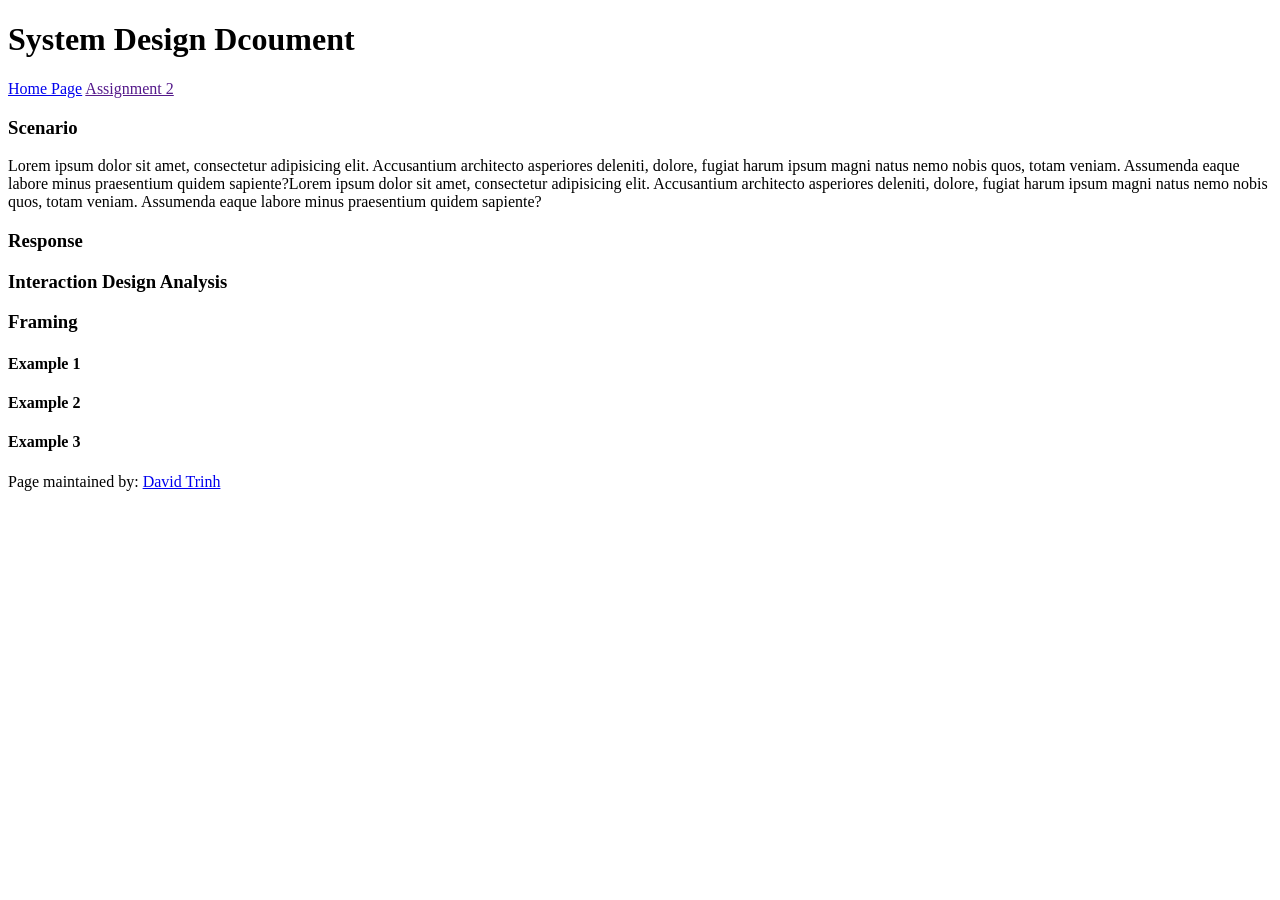
==== assignment1.html @ 7987d2c9 "assignment 1" ====
<!doctype html>
<html lang="en">
  <head>
    <meta charset="UTF-8" />
    <meta
      name="viewport"
      content="width=device-width, user-scalable=no, initial-scale=1.0, maximum-scale=1.0, minimum-scale=1.0"
    />
    <meta http-equiv="X-UA-Compatible" content="ie=edge" />

    <!-- !!!!! -->
    <!--    change this to refer to your specific page  -->
    <title>Assignment 1</title>

    <!-- !!!!! -->
    <!--  change this to your preferred icon  -->
    <!-- favicon was sourced from favicon.io but the original graphics are copyright 2020 Twitter, Inc
    and other contributors -->
    <!-- They are licensed under CC-BY 4.0 as linked below -->
    <!-- https://creativecommons.org/licenses/by/4.0/ -->
    <link rel="icon" type="image/png" href="./assets/icons/Onn.png" />

    <link rel="stylesheet" href="reset.css" />
    <link rel="stylesheet" href="style.css" />
  </head>
  <body>
    <header>
      <!-- !!!!! -->
      <!--    change this to your preferred online name  -->
      <h1>System Design Dcoument</h1>
    </header>

    <div class="mainNavContainer">
      <nav>
        <a href="./index.html">Home Page</a>
        <a href="">Assignment 2</a>
      </nav>

      <main>
        <section id="scenario-section">
          <h3>Scenario</h3>
          <p>
            Lorem ipsum dolor sit amet, consectetur adipisicing elit.
            Accusantium architecto asperiores deleniti, dolore, fugiat harum
            ipsum magni natus nemo nobis quos, totam veniam. Assumenda eaque
            labore minus praesentium quidem sapiente?Lorem ipsum dolor sit amet,
            consectetur adipisicing elit. Accusantium architecto asperiores
            deleniti, dolore, fugiat harum ipsum magni natus nemo nobis quos,
            totam veniam. Assumenda eaque labore minus praesentium quidem
            sapiente?
          </p>

          <section>
            <h3>Response</h3>
          </section>

          <section>
            <h3>Interaction Design Analysis</h3>
          </section>
        </section>
        <h3>Framing</h3>

        <h4>Example 1</h4>
        <h4>Example 2</h4>
        <h4>Example 3</h4>

        <h3></h3>
        <section></section>
      </main>

      <!-- this is an empty element which helps with spacing -->
      <aside></aside>
    </div>

    <footer>
      <p>
        <!-- !!!!! -->
        <!--    change this to your preferred online name and update link to refer to your github page  -->
        Page maintained by:
        <a href="https://github.com/davidmanhtrinh-tech" target="_blank">
          David Trinh
        </a>
      </p>
    </footer>
  </body>
</html>
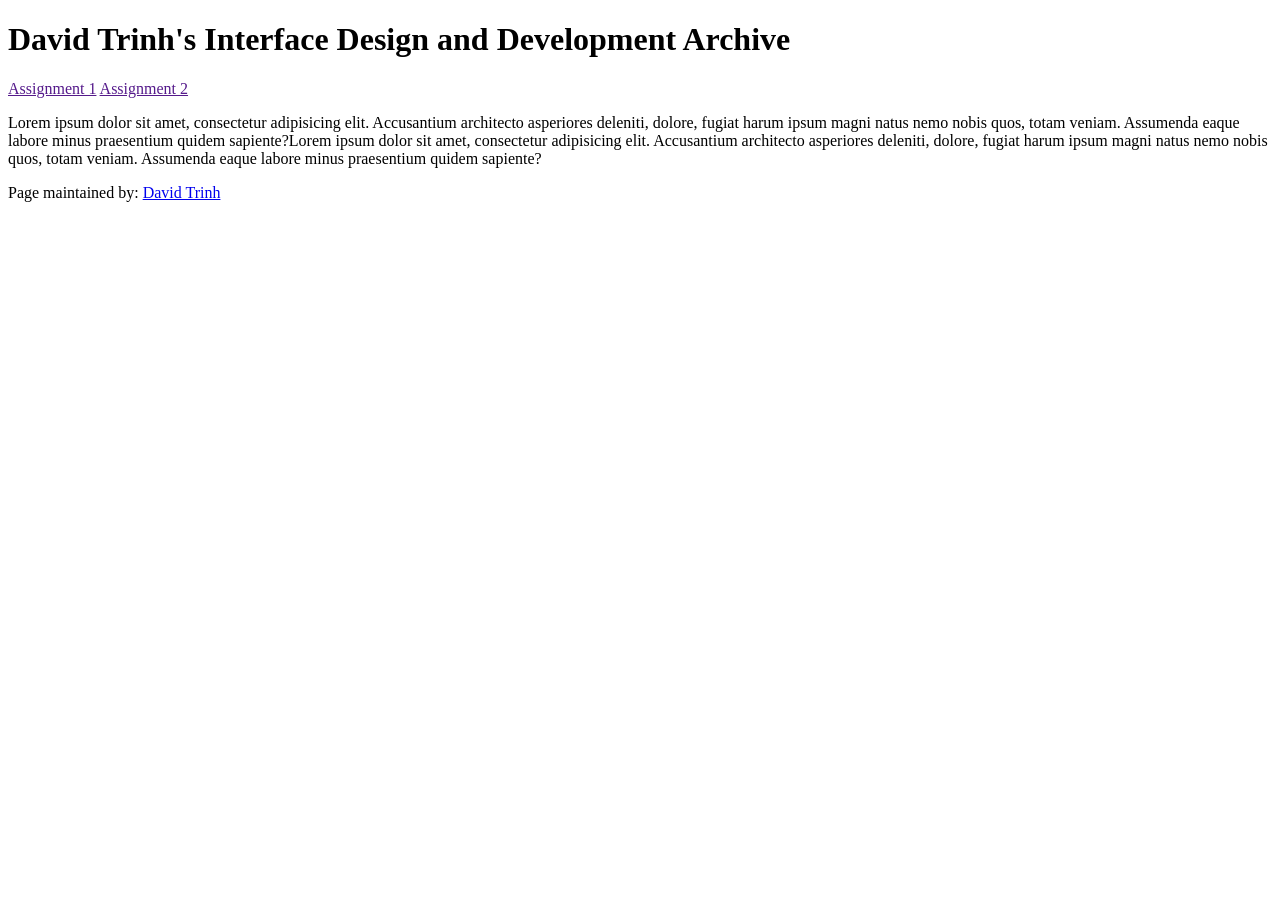
==== commit d7b0252f: "Update assignment1.html added a button, and integrated sound within the JavaScript - added reset css" ====
--- a/assignment1.html
+++ b/assignment1.html
@@ -10,7 +10,7 @@
 
     <!-- !!!!! -->
     <!--    change this to refer to your specific page  -->
-    <title>Assignment 1</title>
+    <title>David Trinh | Interface Design and Development</title>
 
     <!-- !!!!! -->
     <!--  change this to your preferred icon  -->
@@ -27,18 +27,17 @@
     <header>
       <!-- !!!!! -->
       <!--    change this to your preferred online name  -->
-      <h1>System Design Dcoument</h1>
+      <h1>David Trinh's Interface Design and Development Archive</h1>
     </header>
 
     <div class="mainNavContainer">
       <nav>
-        <a href="./index.html">Home Page</a>
+        <a href="">Assignment 1</a>
         <a href="">Assignment 2</a>
       </nav>
 
       <main>
-        <section id="scenario-section">
-          <h3>Scenario</h3>
+        <section id="intro-section">
           <p>
             Lorem ipsum dolor sit amet, consectetur adipisicing elit.
             Accusantium architecto asperiores deleniti, dolore, fugiat harum
@@ -49,23 +48,7 @@
             totam veniam. Assumenda eaque labore minus praesentium quidem
             sapiente?
           </p>
-
-          <section>
-            <h3>Response</h3>
-          </section>
-
-          <section>
-            <h3>Interaction Design Analysis</h3>
-          </section>
         </section>
-        <h3>Framing</h3>
-
-        <h4>Example 1</h4>
-        <h4>Example 2</h4>
-        <h4>Example 3</h4>
-
-        <h3></h3>
-        <section></section>
       </main>
 
       <!-- this is an empty element which helps with spacing -->
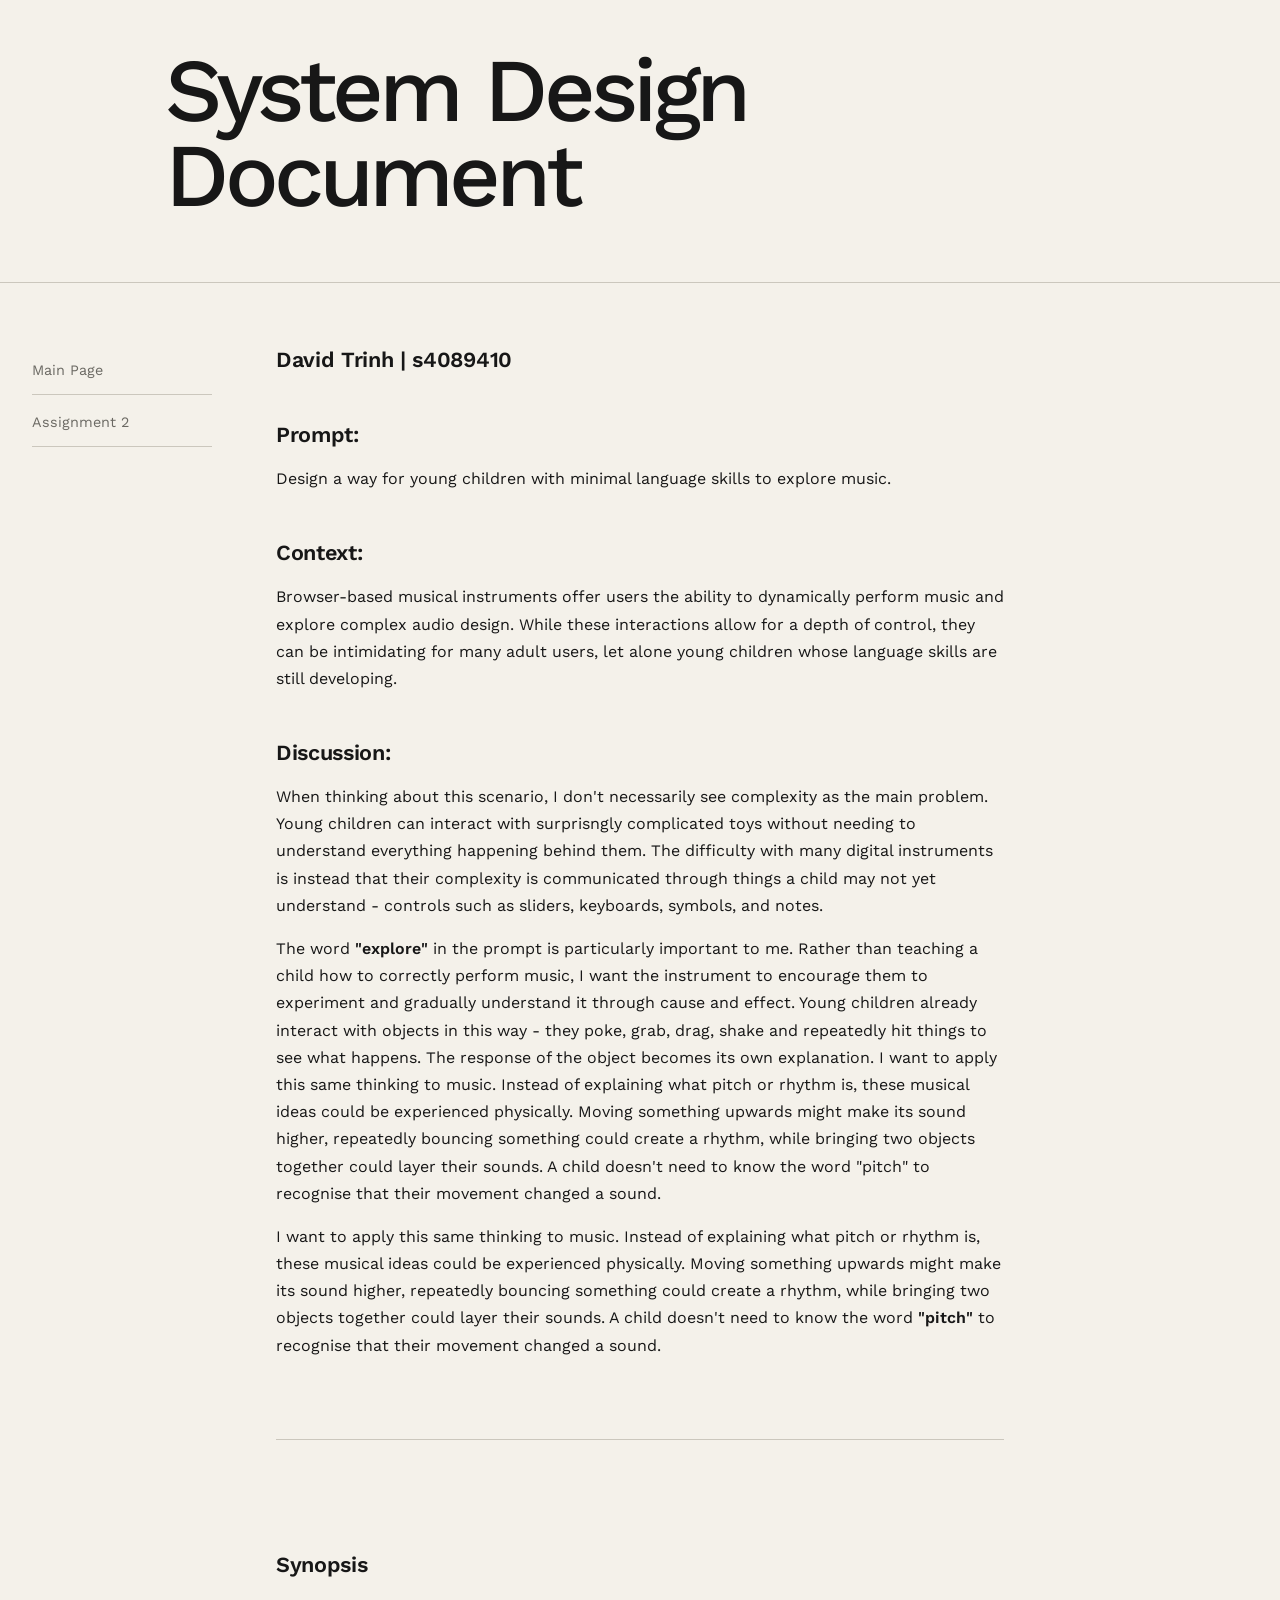
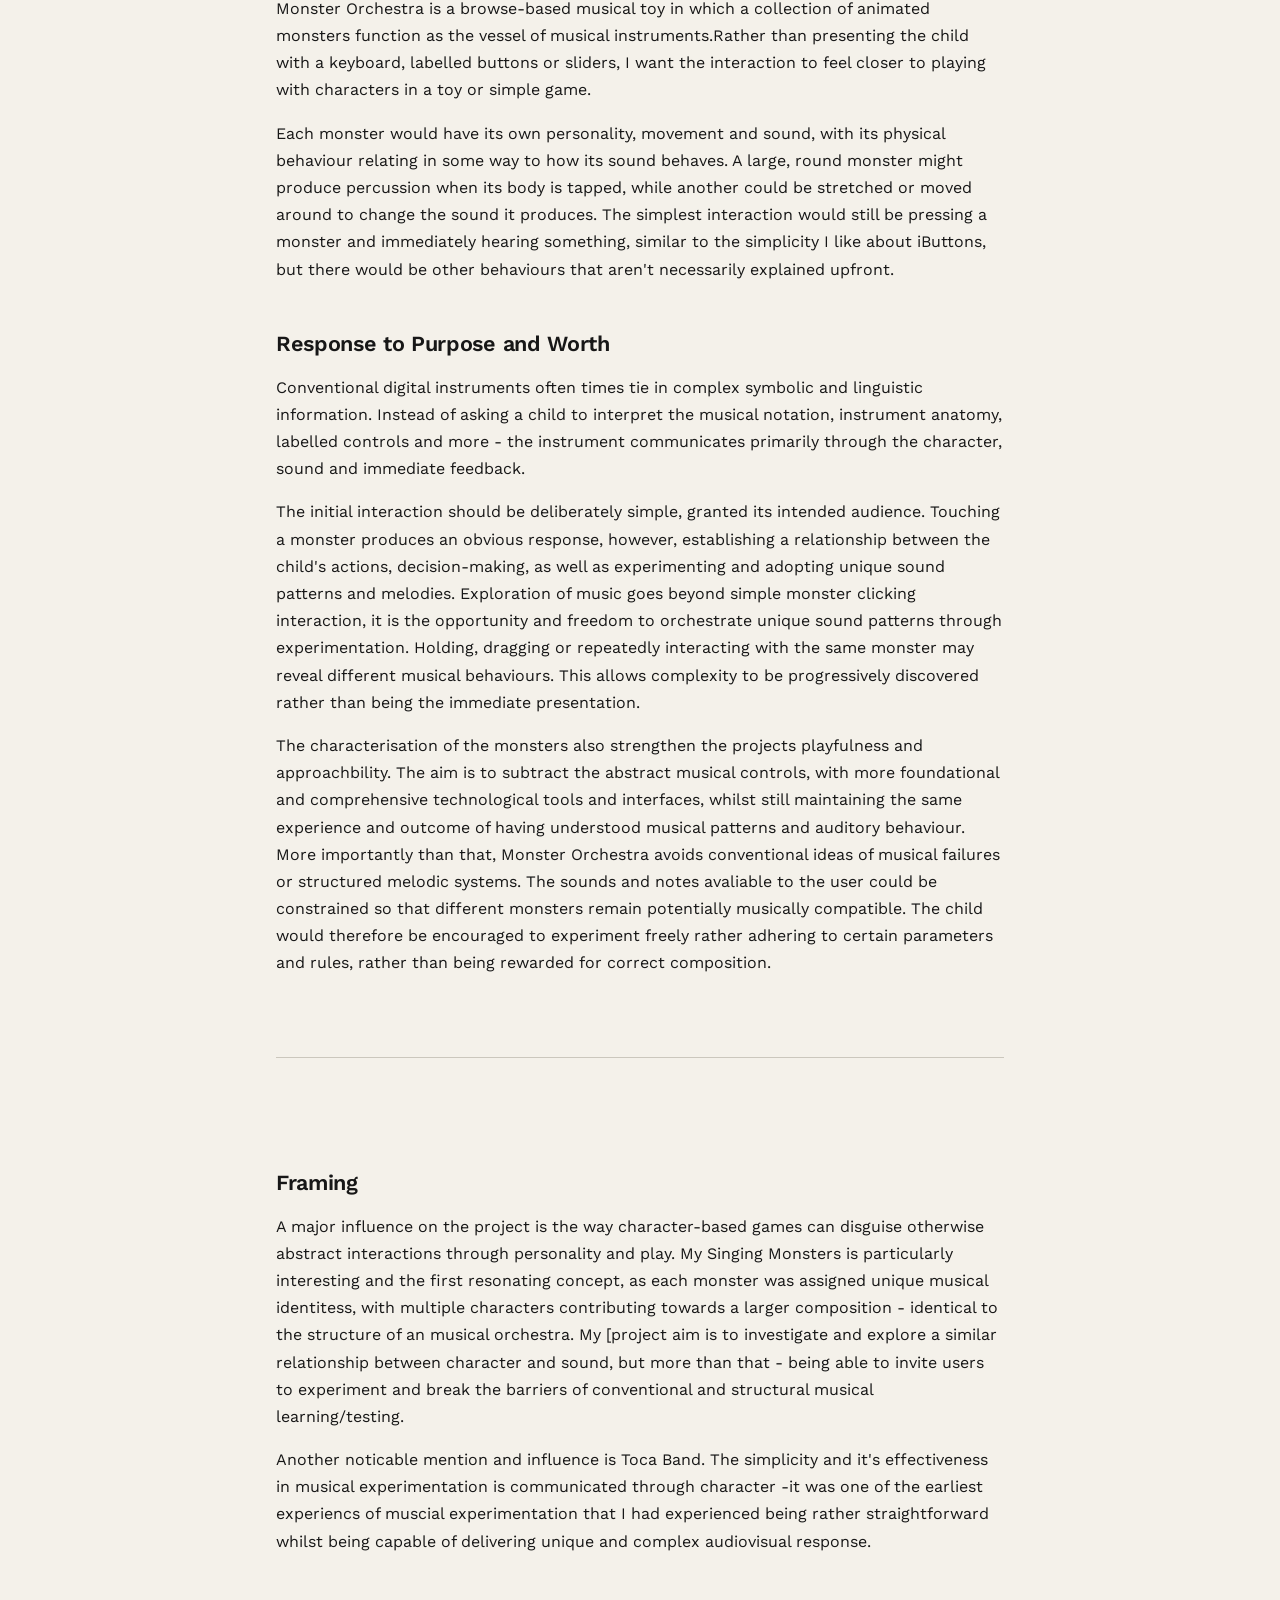
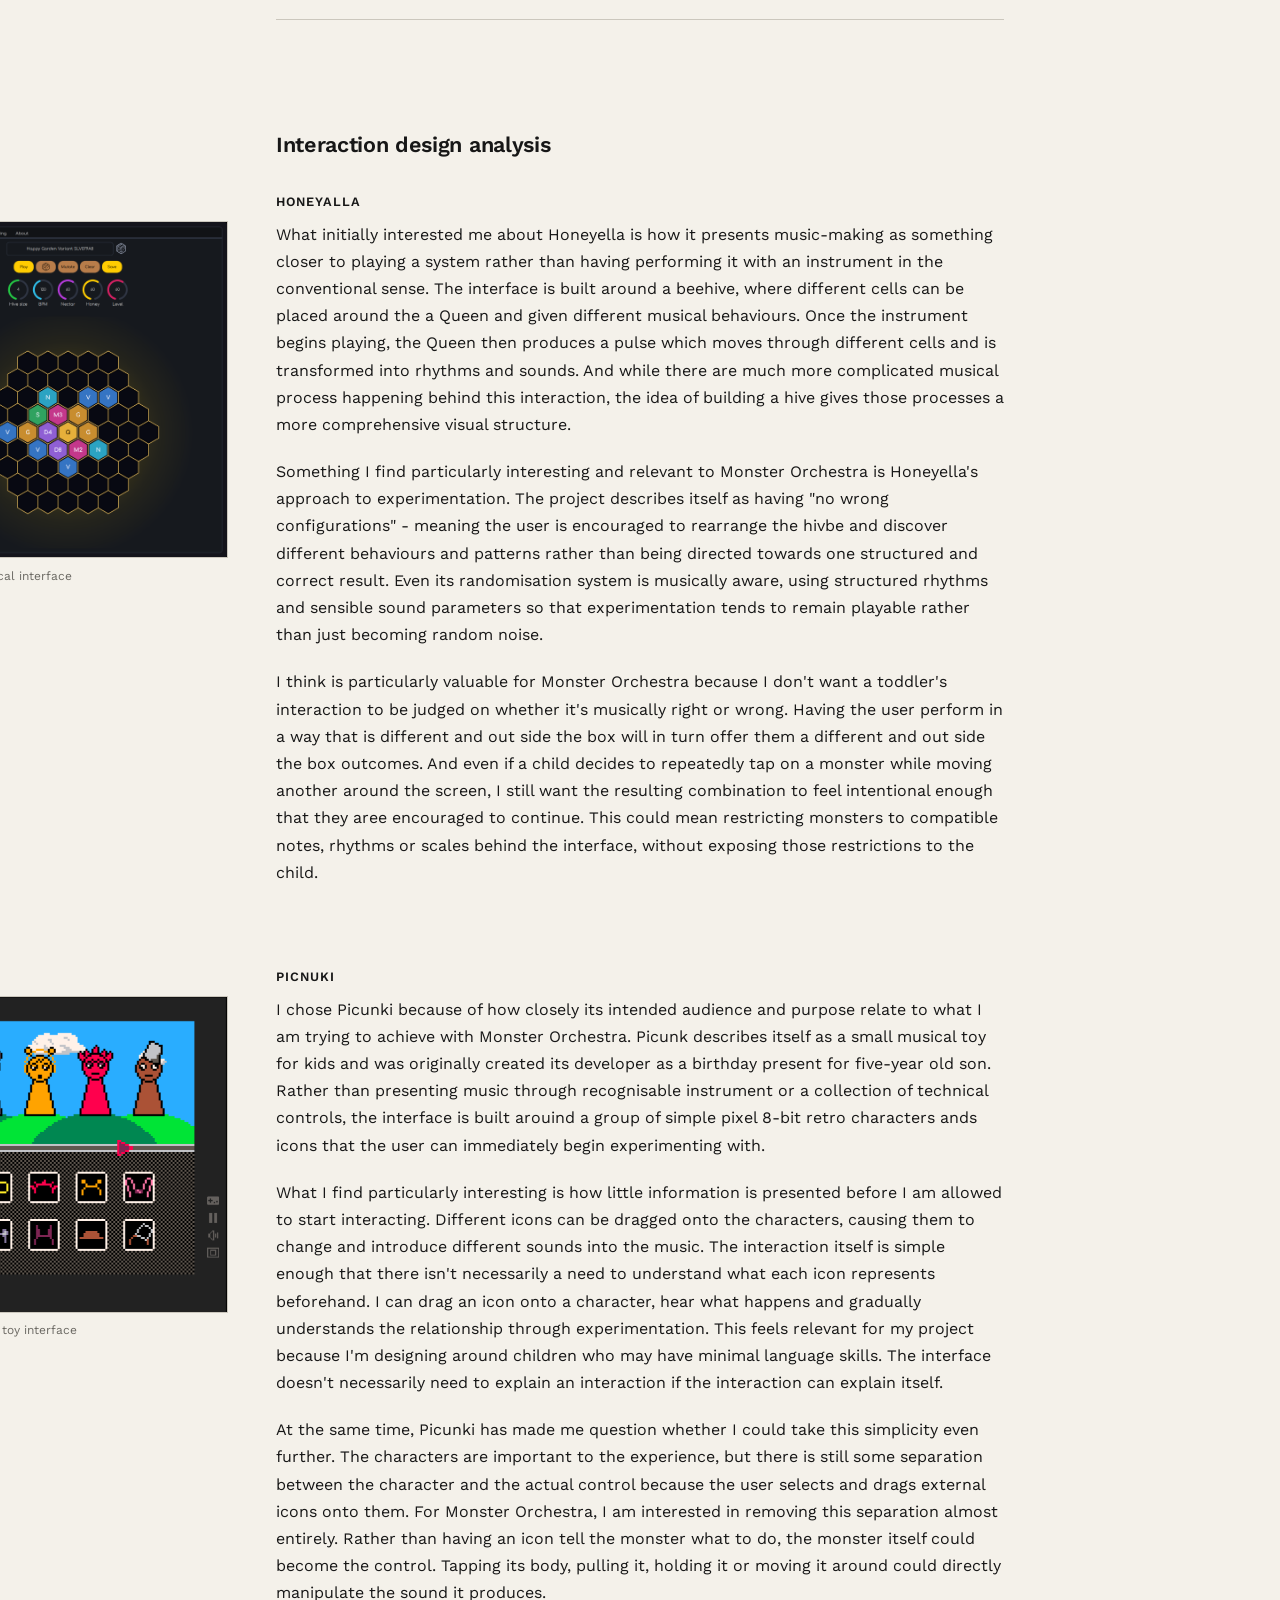
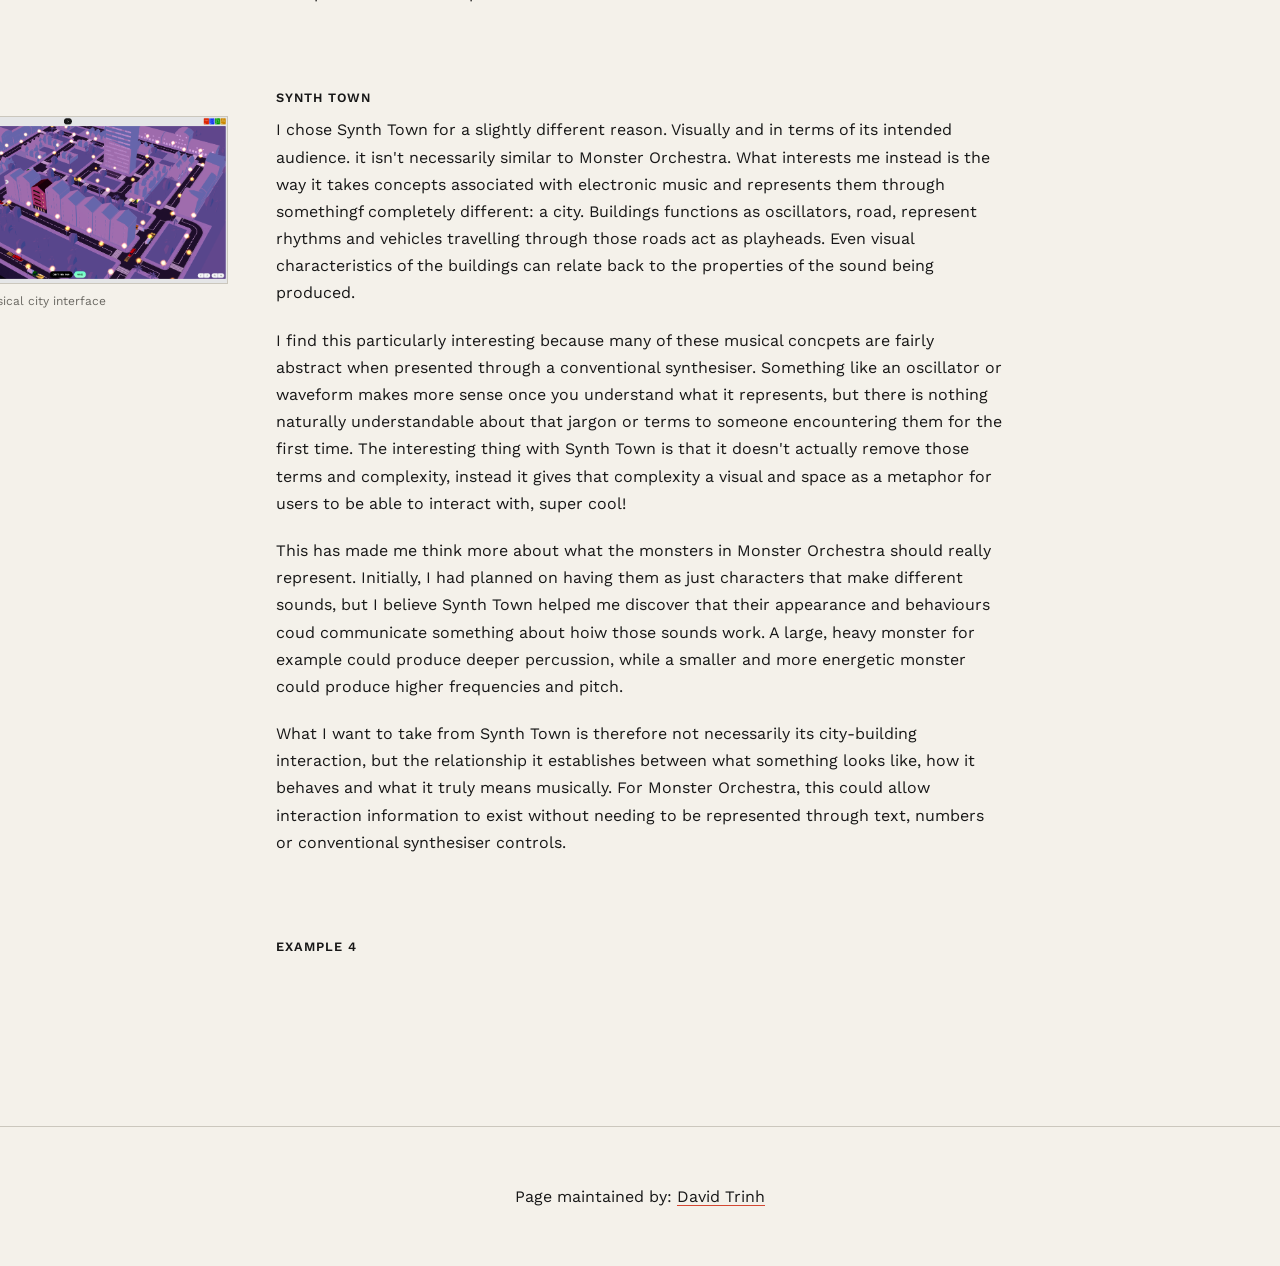
==== commit ecaf15ce: "Assignment 1, page rework Since my Github desktop was not operable on my laptop on the Wednesdays cl" ====
--- a/assignment1.html
+++ b/assignment1.html
@@ -1,69 +1,224 @@
+
 <!doctype html>
 <html lang="en">
-  <head>
-    <meta charset="UTF-8" />
-    <meta
-      name="viewport"
-      content="width=device-width, user-scalable=no, initial-scale=1.0, maximum-scale=1.0, minimum-scale=1.0"
-    />
-    <meta http-equiv="X-UA-Compatible" content="ie=edge" />
-
-    <!-- !!!!! -->
-    <!--    change this to refer to your specific page  -->
+<head>
+    <meta charset="UTF-8">
+    <meta name="viewport"
+          content="width=device-width, user-scalable=no, initial-scale=1.0, maximum-scale=1.0, minimum-scale=1.0">
+    <meta http-equiv="X-UA-Compatible" content="ie=edge">
+
+<!-- !!!!! -->
+<!--    change this to refer to your specific page  -->
     <title>David Trinh | Interface Design and Development</title>
 
-    <!-- !!!!! -->
-    <!--  change this to your preferred icon  -->
+<!-- !!!!! -->
+<!--  change this to your preferred icon  -->
     <!-- favicon was sourced from favicon.io but the original graphics are copyright 2020 Twitter, Inc
     and other contributors -->
     <!-- They are licensed under CC-BY 4.0 as linked below -->
     <!-- https://creativecommons.org/licenses/by/4.0/ -->
-    <link rel="icon" type="image/png" href="./assets/icons/Onn.png" />
-
-    <link rel="stylesheet" href="reset.css" />
-    <link rel="stylesheet" href="style.css" />
-  </head>
-  <body>
+    <link rel="icon" type="image/png" href="./assets/icons/Onn.png">
+
+    <link rel="stylesheet" href="reset.css">
+    <link rel="stylesheet" href="style.css">
+</head>
+<body>
+
     <header>
-      <!-- !!!!! -->
-      <!--    change this to your preferred online name  -->
-      <h1>David Trinh's Interface Design and Development Archive</h1>
+<!-- !!!!! -->
+<!--    change this to your preferred online name  -->
+        <h1>System Design Document
     </header>
 
     <div class="mainNavContainer">
-      <nav>
-        <a href="">Assignment 1</a>
-        <a href="">Assignment 2</a>
-      </nav>
-
-      <main>
-        <section id="intro-section">
-          <p>
-            Lorem ipsum dolor sit amet, consectetur adipisicing elit.
-            Accusantium architecto asperiores deleniti, dolore, fugiat harum
-            ipsum magni natus nemo nobis quos, totam veniam. Assumenda eaque
-            labore minus praesentium quidem sapiente?Lorem ipsum dolor sit amet,
-            consectetur adipisicing elit. Accusantium architecto asperiores
-            deleniti, dolore, fugiat harum ipsum magni natus nemo nobis quos,
-            totam veniam. Assumenda eaque labore minus praesentium quidem
-            sapiente?
-          </p>
-        </section>
-      </main>
-
-      <!-- this is an empty element which helps with spacing -->
-      <aside></aside>
+
+        <nav>
+            <a href="./index.html">Main Page  </a>
+            <a href="">Assignment 2</a>
+        </nav>
+
+   <main>
+
+            <section id="scenario-section">
+
+                <h3 class="firstSectionHeading">David Trinh | s4089410 </h3>
+
+                <h3>Prompt:</h3>
+
+                <p>Design a way for young children with minimal language skills to explore music.
+
+                <h3>Context:</h3>
+
+                <p>
+                    Browser-based musical instruments offer users the ability to dynamically perform music and explore complex audio design. While these interactions allow for a depth of control, they can be intimidating for many adult users, let alone young children whose language skills are still developing.
+                </p>
+
+                <h3>Discussion:</h3>
+
+                <p>
+                    When thinking about this scenario, I don't necessarily see complexity as the main problem. Young children can interact with surprisngly complicated toys without needing to understand everything happening behind them. The difficulty with many digital instruments is instead that their complexity is communicated through things  a child may not yet understand - controls such as sliders, keyboards, symbols, and notes. 
+                </p>
+
+                <p>
+                    The word <b>"explore"</b> in the prompt is particularly important to me. Rather than teaching a child how to correctly perform music, I want the instrument to encourage them to experiment and gradually understand it through cause and effect. Young children already interact with objects in this way - they poke, grab, drag, shake and repeatedly hit things to see what happens. The response of the object becomes its own explanation. I want to apply this same thinking to music. Instead of explaining what pitch or rhythm is, these musical ideas could be experienced physically. Moving something upwards might make its sound higher, repeatedly bouncing something could create a rhythm, while bringing two objects together could layer their sounds. A child doesn't need to know the word "pitch" to recognise that their movement changed a sound.
+                </p>
+
+                <p>
+                    I want to apply this same thinking to music. Instead of explaining what pitch or rhythm is, these musical ideas could be experienced physically. Moving something upwards might make its sound higher, repeatedly bouncing something could create a rhythm, while bringing two objects together could layer their sounds. A child doesn't need to know the word <b>"pitch"</b> to recognise that their movement changed a sound.
+                </p>
+
+            </section>
+
+            <section>
+
+                <h3>Synopsis</h3>
+
+                <p>
+                  Monster Orchestra is a browse-based musical toy in which a collection of animated monsters function as the vessel of musical instruments.Rather than presenting the child with a keyboard, labelled buttons or sliders, I want the interaction to feel closer to playing with characters in a toy or simple game.
+                </p>
+                
+                <p>Each monster would have its own personality, movement and sound, with its physical behaviour relating in some way to how its sound behaves. A large, round monster might produce percussion when its body is tapped, while another could be stretched or moved around to change the sound it produces. The simplest interaction would still be pressing a monster and immediately hearing something, similar to the simplicity I like about iButtons, but there would be other behaviours that aren't necessarily explained upfront.</p>
+
+                <h3>Response to Purpose and Worth</h3>
+
+                <p>
+                    Conventional digital instruments often times tie in complex symbolic and linguistic information. Instead of asking a child to interpret the musical notation, instrument anatomy, labelled controls and more - the instrument communicates primarily through the character, sound and immediate feedback. 
+                </p>
+
+                <p>The initial interaction should be deliberately simple, granted its intended audience. Touching a monster produces an obvious response, however, establishing a relationship between the child's actions, decision-making, as well as experimenting and adopting unique sound patterns and melodies. Exploration of music goes beyond simple monster clicking interaction, it is the opportunity and freedom to orchestrate unique sound patterns through experimentation. Holding, dragging or repeatedly interacting with the same monster may reveal different musical behaviours. This allows complexity to be progressively discovered rather than being the immediate presentation.    
+                    
+                <p>The characterisation of the monsters also strengthen the projects playfulness and approachbility. The aim is to subtract the abstract musical controls, with more foundational and comprehensive technological tools and interfaces, whilst still maintaining the same experience and outcome of having understood musical patterns and auditory behaviour. More importantly than that, Monster Orchestra avoids conventional ideas of musical failures or structured melodic systems. The sounds and notes avaliable to the user could be constrained so that different monsters remain potentially musically compatible. The child would therefore be encouraged to experiment freely rather adhering to certain parameters and rules, rather than being rewarded for correct composition. 
+
+            </section>
+
+            <section>
+                <h3>Framing</h3>
+                <p>
+                    A major influence on the project is the way character-based games can disguise otherwise abstract interactions through personality and play. My Singing Monsters is particularly interesting and the first resonating concept, as each monster was assigned unique musical identitess, with multiple characters contributing towards a larger composition - identical to the structure of an musical orchestra. My [project aim is to investigate and explore a similar relationship between character and sound, but more than that - being able to invite users to experiment and break the barriers of conventional and structural musical learning/testing. 
+                </p>
+          Another noticable mention and influence is Toca Band. The simplicity and it's effectiveness in musical experimentation is communicated through character -it was one of the earliest experiencs of muscial experimentation that I had experienced being rather straightforward whilst being capable of delivering unique and complex audiovisual response. 
+                
+          
+            </section>
+
+           <section>
+    <h3>Interaction design analysis</h3>
+
+
+    <!-- HONEYELLA -->
+
+    <h4> Honeyalla</h4>
+
+    <div class="analysisContent">
+
+        <figure class="analysisFigure">
+            <img src="honeyella.png" alt="Honeyella musical interface">
+            <figcaption>Honeyella musical interface</figcaption>
+        </figure>
+
+        <div class="analysisText">
+
+            <p>
+                What initially interested me about Honeyella is how it presents music-making as something closer to playing a system rather than having performing it with an instrument in the conventional sense. The interface is built around a beehive, where different cells can be placed around the a Queen and given different musical behaviours. Once the instrument begins playing, the Queen then produces a pulse which moves through different cells and is transformed into rhythms and sounds. And while there are much more complicated musical process happening behind this interaction, the idea of building a hive gives those processes a more comprehensive visual structure. 
+            </p>
+
+            <p>
+                Something I find particularly interesting and relevant to Monster Orchestra is Honeyella's approach to experimentation. The project describes itself as having "no wrong configurations" - meaning the user is encouraged to rearrange the hivbe and discover different behaviours and patterns rather than being directed towards one structured and correct result. Even its randomisation system is musically aware, using structured rhythms and sensible sound parameters so that experimentation tends to remain playable rather than just becoming random noise. 
+            </p>
+
+            <p>
+                I think is particularly valuable for Monster Orchestra because I don't want a toddler's interaction to be judged on whether it's musically right or wrong. Having the user perform in a way that is different and out side the box will in turn offer them a different and out side the box outcomes. And even if a child decides to repeatedly tap on a monster while moving another around the screen, I still want the resulting combination to feel intentional enough that they aree encouraged to continue. This could mean restricting monsters to compatible notes, rhythms or scales behind the interface, without exposing those restrictions to the child.
+            </p>
+
+        </div>
+
+    </div>
+
+
+    <!-- PICNUKI -->
+
+    <h4>Picnuki </h4>
+
+    <div class="analysisContent">
+
+        <figure class="analysisFigure">
+            <img src="picnuki.png" alt="Picnuki musical toy interface">
+            <figcaption>Picnuki musical toy interface</figcaption>
+        </figure>
+
+        <div class="analysisText">
+
+            <p>
+                I chose Picunki because of how closely its intended audience and purpose relate to what I am trying to achieve with Monster Orchestra. Picunk describes itself as a small musical toy for kids and was originally created its developer as a birthday present for five-year old son. Rather than presenting music through recognisable instrument or a collection of technical controls, the interface is built arouind a group of simple pixel 8-bit retro characters ands icons that the user can immediately begin experimenting with.
+            </p>
+
+            <p>
+                What I find particularly interesting is how little information is presented before I am allowed to start interacting. Different icons can be dragged onto the characters, causing them to change and introduce different sounds into the music. The interaction itself is simple enough that there isn't necessarily a need to understand what each icon represents beforehand. I can drag an icon onto a character, hear what happens and gradually understands the relationship through experimentation. This feels relevant for my project because I'm designing around children who may have minimal language skills. The interface doesn't necessarily need to explain an interaction if the interaction can explain itself.
+            </p>
+
+            <p>
+                At the same time, Picunki has made me question whether I could take this simplicity even further. The characters are important to the experience, but there is still some separation between the character and the actual control because the user selects and drags external icons onto them. For Monster Orchestra, I am interested in removing this separation almost entirely. Rather than having an icon tell the monster what to do, the monster itself could become the control. Tapping its body, pulling it, holding it or moving it around could directly manipulate the sound it produces.
+            </p>
+
+        </div>
+
+    </div>
+
+
+    <!-- SYNTH TOWN -->
+
+    <h4>Synth Town </h4>
+
+    <div class="analysisContent">
+
+        <figure class="analysisFigure">
+            <img src="synthcity.png" alt="Synth Town musical interface">
+            <figcaption>Synth Town musical city interface</figcaption>
+        </figure>
+
+        <div class="analysisText">
+  <p>
+            I chose Synth Town for a slightly different reason. Visually and in terms of its intended audience. it isn't necessarily similar to Monster Orchestra. What interests me instead is the way it takes concepts associated with electronic music and represents them through somethingf completely different: a city. Buildings functions as oscillators, road, represent rhythms and vehicles travelling through those roads act as playheads. Even visual characteristics of the buildings can relate back to the properties of the sound being produced.
+        </p>
+
+        <p>
+            I find this particularly interesting because many of these musical concpets are fairly abstract when presented through a conventional synthesiser. Something like an oscillator or waveform makes more sense once you understand what it represents, but there is nothing naturally understandable about that jargon or terms to someone encountering them for the first time. The interesting thing with Synth Town is that it doesn't actually remove those terms and complexity, instead it gives that complexity a visual and space as a metaphor for users to be able to interact with, super cool!
+        </p>
+
+        <p>
+            This has made me think more about what the monsters in Monster Orchestra should really represent. Initially, I had planned on having them as just characters that make different sounds, but I believe Synth Town helped me discover that their appearance and behaviours coud communicate something about hoiw those sounds work. A large, heavy monster for example could produce deeper percussion, while a smaller and more energetic monster could produce higher frequencies and pitch.
+        </p>
+
+        <p>
+            What I want to take from Synth Town is therefore not necessarily its city-building interaction, but the relationship it establishes between what something looks like, how it behaves and what it truly means musically. For Monster Orchestra, this could allow interaction information to exist without needing to be represented through text, numbers or conventional synthesiser controls.
+        </p>
+       
+        </div>
+
+    </div>
+
+
+    <h4>Example 4</h4>
+
+</section>
+
+        </main>
+
+
+        <!-- this is an empty element which helps with spacing -->
+        <aside></aside>
+
     </div>
 
     <footer>
-      <p>
-        <!-- !!!!! -->
-        <!--    change this to your preferred online name and update link to refer to your github page  -->
-        Page maintained by:
-        <a href="https://github.com/davidmanhtrinh-tech" target="_blank">
-          David Trinh
-        </a>
-      </p>
+        <p>
+<!-- !!!!! -->
+<!--    change this to your preferred online name and update link to refer to your github page  -->
+            Page maintained by:
+            <a href="https://github.com/davidmanhtrinh-tech" target="_blank">
+            David Trinh 
+            </a>
+        </p>
     </footer>
-  </body>
+</body>
 </html>
--- a/style.css
+++ b/style.css
@@ -0,0 +1,609 @@
+/* !!!!! */
+/* add in your own font imports here */
+/* remember to update them in the rest of the CSS : eg the body selector */
+
+@import url('https://fonts.googleapis.com/css2?family=Work+Sans:ital,wght@0,300;0,400;0,500;0,600;0,700;1,400;1,500&display=swap');
+
+
+/* !!!!! */
+/* change out, and/or add colours to the colour scheme */
+
+:root {
+    --colour-1: #171717;
+    --colour-2: #f4f1ea;
+
+    --colour-muted: #6b6963;
+    --colour-border: #cbc7bd;
+    --colour-accent: #d44732;
+    --colour-panel: #ebe7de;
+
+    --page-width: 1480px;
+    --reading-width: 74ch;
+}
+
+
+/* this swaps the colour order to account for user's OS dark mode */
+/* !!!!! */
+/* remember to update the colours here too to reflect the above changes */
+
+@media (prefers-color-scheme: dark) {
+    :root {
+        --colour-1: #f1f0eb;
+        --colour-2: #171717;
+
+        --colour-muted: #aaa79f;
+        --colour-border: #454545;
+        --colour-accent: #ef6b55;
+        --colour-panel: #222222;
+    }
+}
+
+
+html {
+    scroll-behavior: smooth;
+}
+
+
+body {
+    background-color: var(--colour-2);
+    color: var(--colour-1);
+
+    font-family: 'Work Sans', sans-serif;
+    font-size: 1rem;
+    line-height: 1.7;
+
+    padding: 0;
+
+    display: flex;
+    flex-direction: column;
+
+    min-height: 100vh;
+}
+
+
+
+/* Header section */
+header {
+    width: 100%;
+
+    display: flex;
+    justify-content: center;
+
+    padding: 3rem 2rem 4rem;
+
+    border-bottom: 1px solid var(--colour-border);
+}
+
+
+.headerInner {
+    width: 100%;
+    max-width: var(--page-width);
+}
+
+
+.eyebrow {
+    margin: 0 0 1.25rem;
+
+    color: var(--colour-accent);
+
+    font-size: 0.75rem;
+    font-weight: 600;
+
+    letter-spacing: 0.12em;
+    text-transform: uppercase;
+}
+
+header h1 {
+    margin: 0;
+
+    max-width: 950px;
+
+    font-size: clamp(3rem, 7vw, 7rem);
+    font-weight: 500;
+
+    line-height: 0.95;
+    letter-spacing: -0.055em;
+}
+
+
+.headerSubtitle {
+    margin-top: 1.75rem;
+
+    max-width: 600px;
+
+    color: var(--colour-muted);
+
+    font-size: 1.1rem;
+}
+
+
+
+/* page structured layout */
+
+
+.mainNavContainer {
+    width: 100%;
+    max-width: var(--page-width);
+
+    margin-inline: auto;
+
+    display: grid;
+    grid-template-columns: 180px minmax(0, 1fr) 180px;
+    gap: 4rem;
+
+    padding: 4rem 2rem 6rem;
+}
+
+
+/* Navigation configuration */
+nav {
+    display: flex;
+    flex-direction: column;
+    align-items: flex-start;
+
+    gap: 0.25rem;
+
+    min-width: 0;
+}
+
+
+.navLabel {
+    margin: 0 0 1rem;
+
+    color: var(--colour-muted);
+
+    font-size: 0.7rem;
+    font-weight: 600;
+
+    letter-spacing: 0.12em;
+    text-transform: uppercase;
+}
+
+
+nav a {
+    width: 100%;
+
+    padding: 0.7rem 0;
+
+    border-bottom: 1px solid var(--colour-border);
+
+    color: var(--colour-muted);
+
+    font-size: 0.9rem;
+    text-decoration: none;
+
+    transition:
+        color 180ms ease,
+        padding-left 180ms ease;
+}
+
+
+nav a:hover {
+    color: var(--colour-1);
+    padding-left: 0.4rem;
+}
+
+
+nav .activeNav {
+    color: var(--colour-1);
+    font-weight: 500;
+}
+
+
+main {
+    width: 100%;
+    min-width: 0;
+
+    display: flex;
+    flex-direction: column;
+    align-items: stretch;
+}
+
+
+section {
+    width: 100%;
+    max-width: var(--reading-width);
+
+    padding-block: 4rem;
+
+    border-top: 1px solid var(--colour-border);
+}
+
+
+section:first-child {
+    padding-top: 0;
+    border-top: none;
+}
+
+
+.sectionNumber {
+    margin: 0 0 1rem;
+
+    color: var(--colour-accent);
+
+    font-size: 0.75rem;
+    font-weight: 600;
+
+    letter-spacing: 0.1em;
+}
+
+
+.firstSectionHeading {
+    margin-top: 0;
+}
+
+
+
+/* Typography - I wanted a clean and professional look and so I searched up conventional typeface measurements */
+h2 {
+    margin: 0 0 2.5rem;
+
+    max-width: 900px;
+
+    font-size: clamp(2rem, 4vw, 3.5rem);
+    font-weight: 500;
+
+    line-height: 1.05;
+    letter-spacing: -0.035em;
+}
+
+
+h3 {
+    margin-top: 3rem;
+    margin-bottom: 1rem;
+
+    font-size: 1.35rem;
+    font-weight: 600;
+
+    line-height: 1.25;
+    letter-spacing: -0.015em;
+}
+
+
+h4 {
+    margin-top: 2rem;
+    margin-bottom: 0.5rem;
+
+    font-size: 0.8rem;
+    font-weight: 600;
+
+    letter-spacing: 0.08em;
+    text-transform: uppercase;
+}
+
+
+p {
+    max-width: var(--reading-width);
+}
+
+
+b,
+strong {
+    font-weight: 600;
+}
+
+
+main a,
+footer a {
+    color: inherit;
+
+    text-decoration-color: var(--colour-accent);
+    text-decoration-thickness: 1px;
+    text-underline-offset: 0.2em;
+}
+
+
+main a:hover,
+footer a:hover {
+    color: var(--colour-accent);
+}
+
+
+/* Info section */
+
+.briefBlock {
+    margin-block: 2.5rem 3.5rem;
+
+    padding: 1.5rem 1.75rem;
+
+    border-left: 3px solid var(--colour-accent);
+
+    background-color: var(--colour-panel);
+}
+
+
+.briefBlock h4:first-child {
+    margin-top: 0;
+}
+
+
+.briefBlock p {
+    color: var(--colour-1);
+}
+
+
+/* Interaction Analysis */
+
+.analysisEntry {
+    margin-top: 4rem;
+    padding-top: 2rem;
+
+    border-top: 1px solid var(--colour-border);
+}
+
+
+.analysisHeading {
+    display: flex;
+    align-items: baseline;
+    gap: 1rem;
+
+    margin-bottom: 1.5rem;
+}
+
+
+.analysisHeading h3 {
+    margin: 0;
+
+    font-size: clamp(1.5rem, 3vw, 2.3rem);
+    font-weight: 500;
+
+    letter-spacing: -0.03em;
+}
+
+
+.analysisIndex {
+    color: var(--colour-accent);
+
+    font-size: 0.75rem;
+    font-weight: 600;
+
+    letter-spacing: 0.08em;
+}
+
+
+.placeholderText {
+    color: var(--colour-muted);
+    font-style: italic;
+}
+
+
+aside {
+    visibility: hidden;
+}
+
+
+/* FOOTER */
+
+footer {
+    width: 100%;
+
+    display: flex;
+    justify-content: center;
+
+    margin-top: auto;
+
+    padding: 2.5rem 2rem;
+
+    border-top: 1px solid var(--colour-border);
+}
+
+
+.footerInner {
+    width: 100%;
+    max-width: var(--page-width);
+
+    display: flex;
+    justify-content: space-between;
+    align-items: center;
+
+    gap: 2rem;
+
+    color: var(--colour-muted);
+
+    font-size: 0.8rem;
+}
+
+
+.footerLabel {
+    color: var(--colour-1);
+    font-weight: 500;
+}
+
+
+/* technique from Kevin Powell */
+/* https://youtu.be/CU8Plk-53RU?si=zMpP0Pfbg1SaXeDB&t=255 */
+
+/* longer post about how this works and the * + * selector */
+/* https://alistapart.com/article/axiomatic-css-and-lobotomized-owls/ */
+
+.prose > * + * {
+    margin-block-start: var(--prose-flow, 1em);
+}
+
+/* breakpoints from Material Design Spec */
+/* https://m3.material.io/foundations/layout/breakpoints/overview */
+
+
+/* extra-large breakpoint : desktop, ultrawide monitors */
+
+@media (width > 1600px) {
+
+    .mainNavContainer {
+        gap: 6rem;
+    }
+
+}
+
+
+/* expanded breakpoint : phone or tablet in landscape, desktop */
+
+@media (width < 1200px) {
+
+    header {
+        padding-block: 2.5rem 3rem;
+    }
+
+    .mainNavContainer {
+        grid-template-columns: 150px minmax(0, 1fr);
+        gap: 3rem;
+    }
+
+    aside {
+        display: none;
+    }
+
+}
+
+
+/* medium breakpoint : tablet in portrait */
+
+@media (width < 840px) {
+
+    header {
+        padding: 2rem 1.5rem 2.5rem;
+    }
+
+    .mainNavContainer {
+        display: flex;
+        flex-direction: column;
+
+        padding: 2rem 1.5rem 4rem;
+        gap: 3rem;
+    }
+
+    nav {
+        width: 100%;
+
+        display: grid;
+        grid-template-columns: 1fr 1fr;
+
+        border-top: 1px solid var(--colour-border);
+    }
+
+    .navLabel {
+        grid-column: 1 / -1;
+
+        margin-top: 1rem;
+    }
+
+    nav a {
+        width: auto;
+    }
+
+    nav a:nth-of-type(2) {
+        text-align: right;
+    }
+
+    main {
+        flex: 1;
+    }
+
+    section {
+        max-width: none;
+        padding-block: 3rem;
+    }
+
+    footer {
+        padding: 2rem 1.5rem;
+    }
+
+}
+
+
+/* compact breakpoint : phone in portrait */
+
+@media (width < 600px) {
+
+    header h1 {
+        font-size: 2.75rem;
+    }
+
+    .headerSubtitle {
+        font-size: 1rem;
+    }
+
+    .mainNavContainer {
+        padding-inline: 1rem;
+    }
+
+    h2 {
+        font-size: 2rem;
+    }
+
+    h3 {
+        font-size: 1.2rem;
+    }
+
+    .briefBlock {
+        padding: 1.25rem;
+    }
+
+    .analysisHeading {
+        flex-direction: column;
+        gap: 0.35rem;
+    }
+
+    .footerInner {
+        flex-direction: column;
+        align-items: flex-start;
+        gap: 0.5rem;
+    }
+
+}
+.analysisContent {
+    position: relative;
+    width: 100%;
+    margin-bottom: 5rem;
+}
+
+
+/* It took me 3 hours to try and figure it out, but I got different source and AI to assist me in positioning the images so that they land beside their corresponding descriptions. */
+
+.analysisFigure {
+    position: absolute;
+
+    width: 320px;
+
+    right: calc(100% + 3rem);
+    top: 0;
+
+    margin: 0;
+}
+
+
+.analysisFigure img {
+    display: block;
+
+    width: 100%;
+    height: auto;
+
+    border: 1px solid var(--colour-border);
+}
+
+
+.analysisFigure figcaption {
+    margin-top: 0.6rem;
+
+    color: var(--colour-muted);
+
+    font-size: 0.75rem;
+    line-height: 1.4;
+}
+
+
+/* TEXT MAINTAINS ORIGINAL WIDTH */
+
+.analysisText {
+    width: 100%;
+    min-width: 0;
+}
+
+
+.analysisText p:first-child {
+    margin-top: 0;
+}
+
+
+.analysisText p + p {
+    margin-top: 1.25rem;
+}
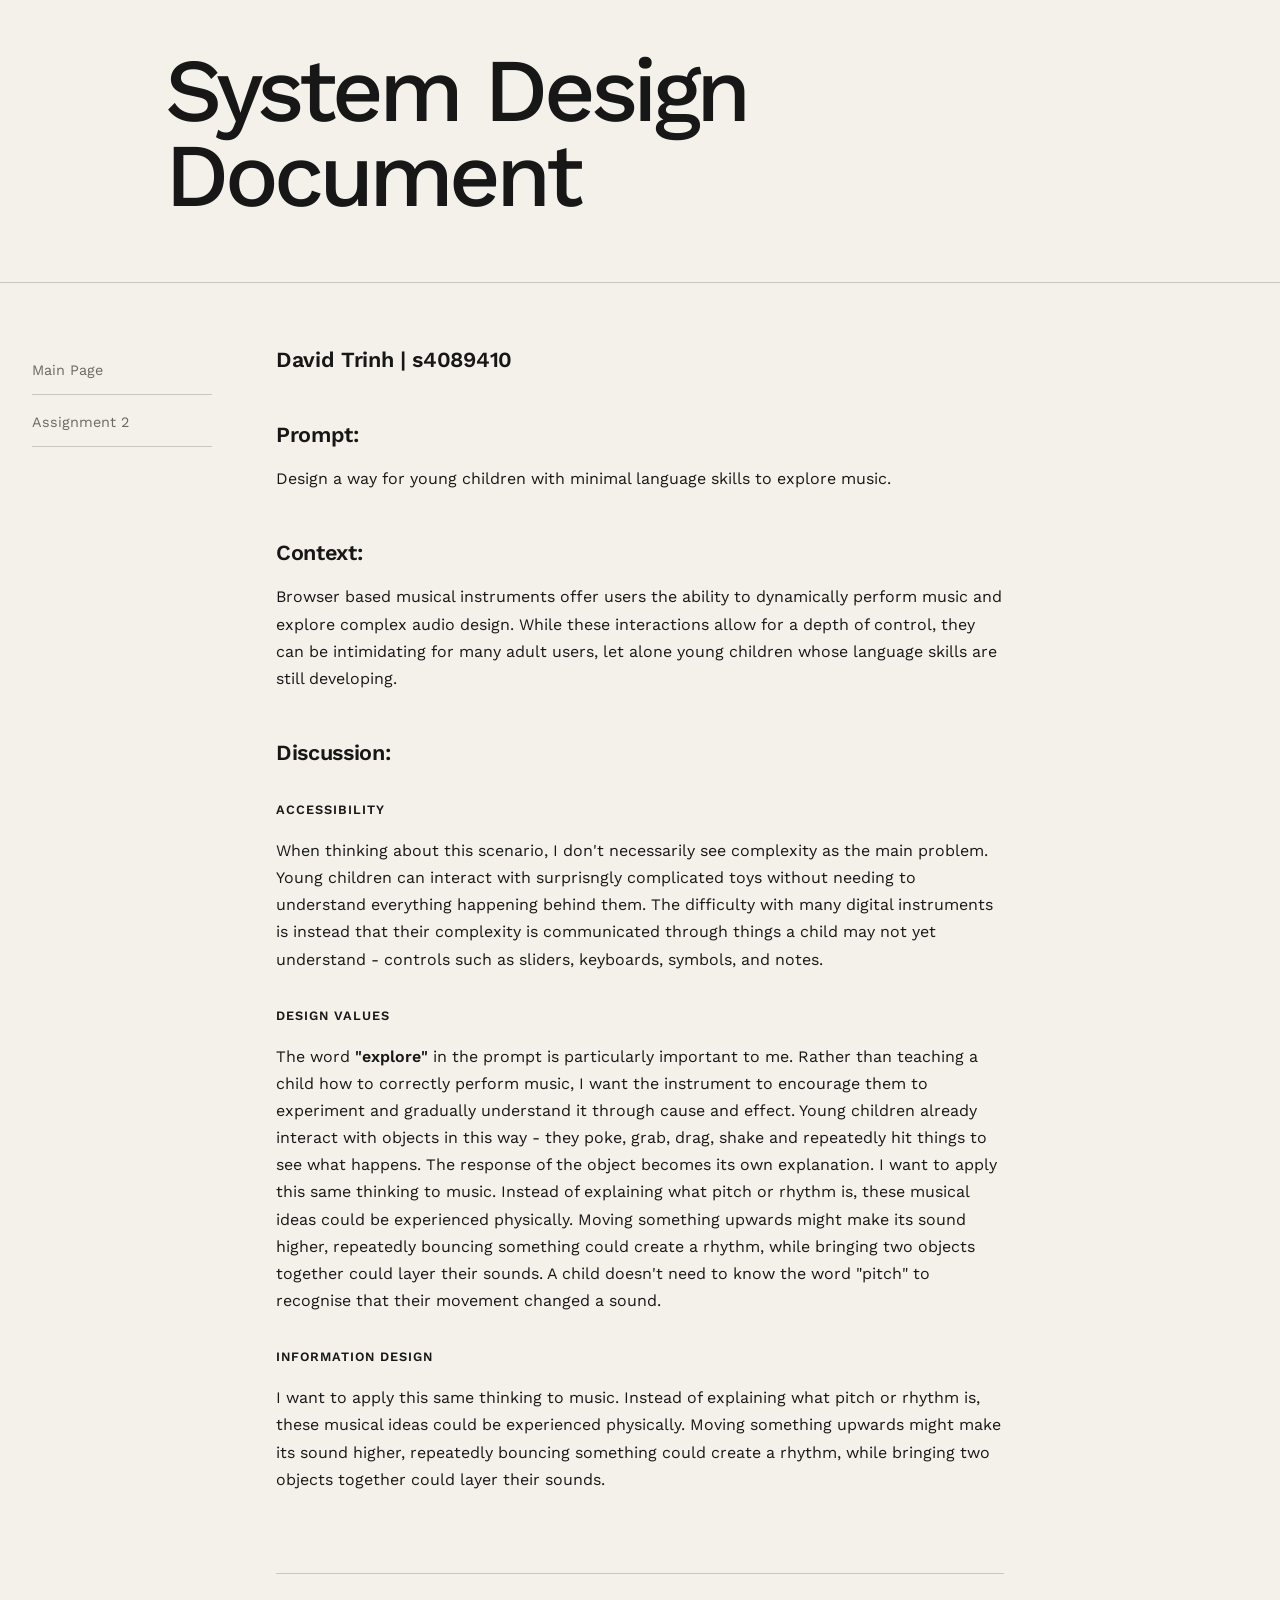
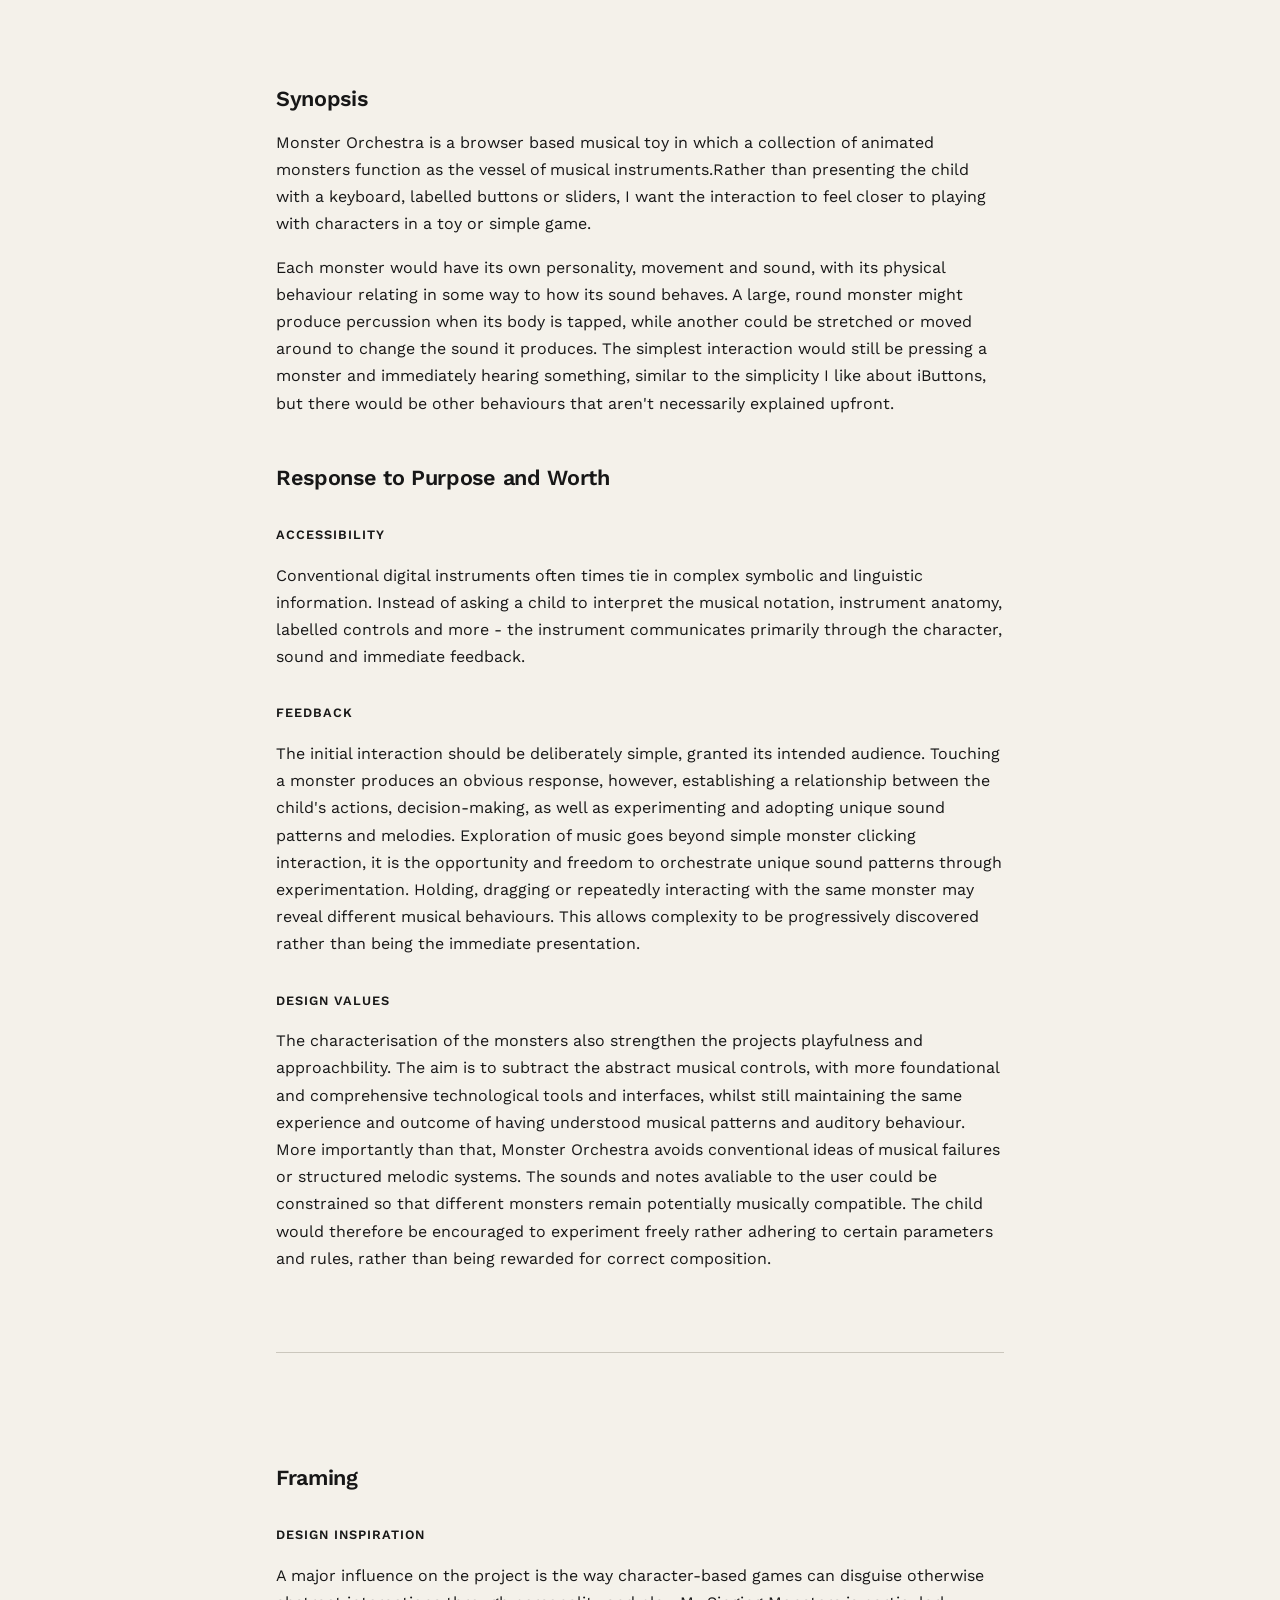
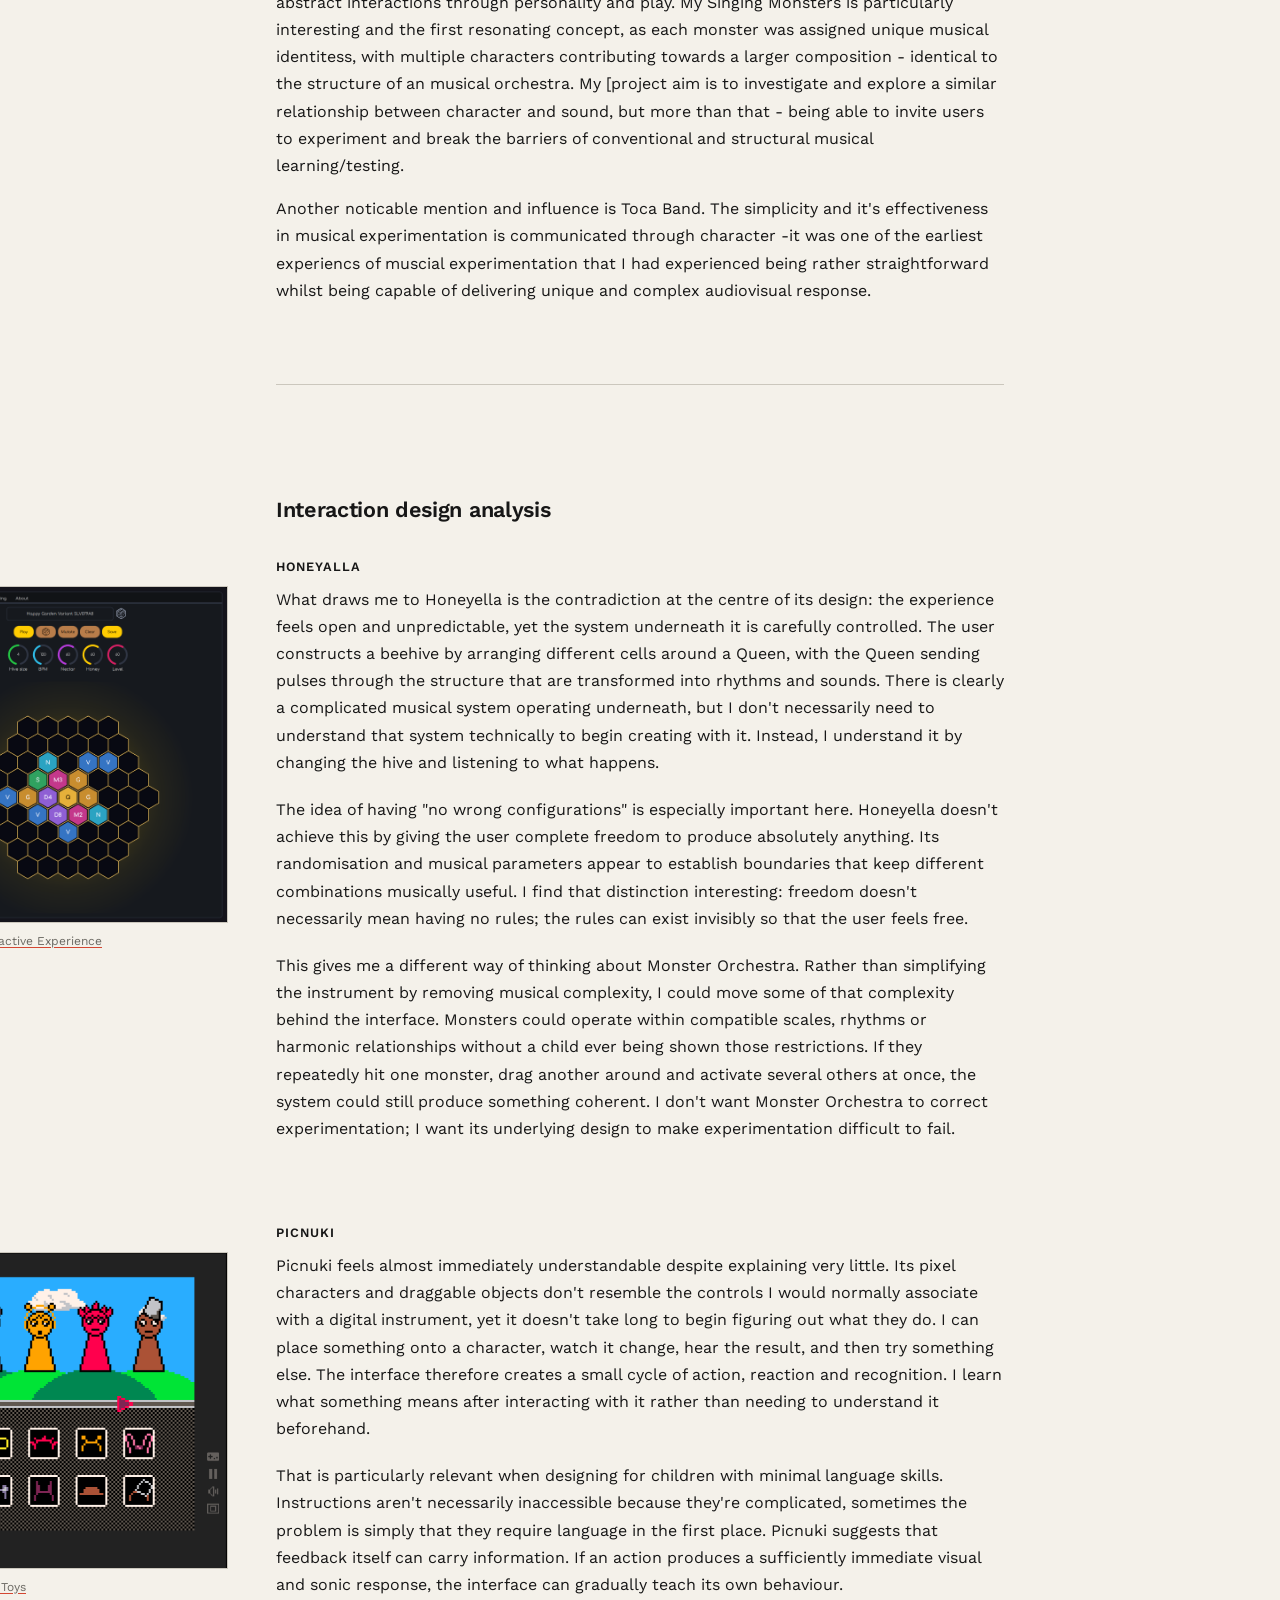
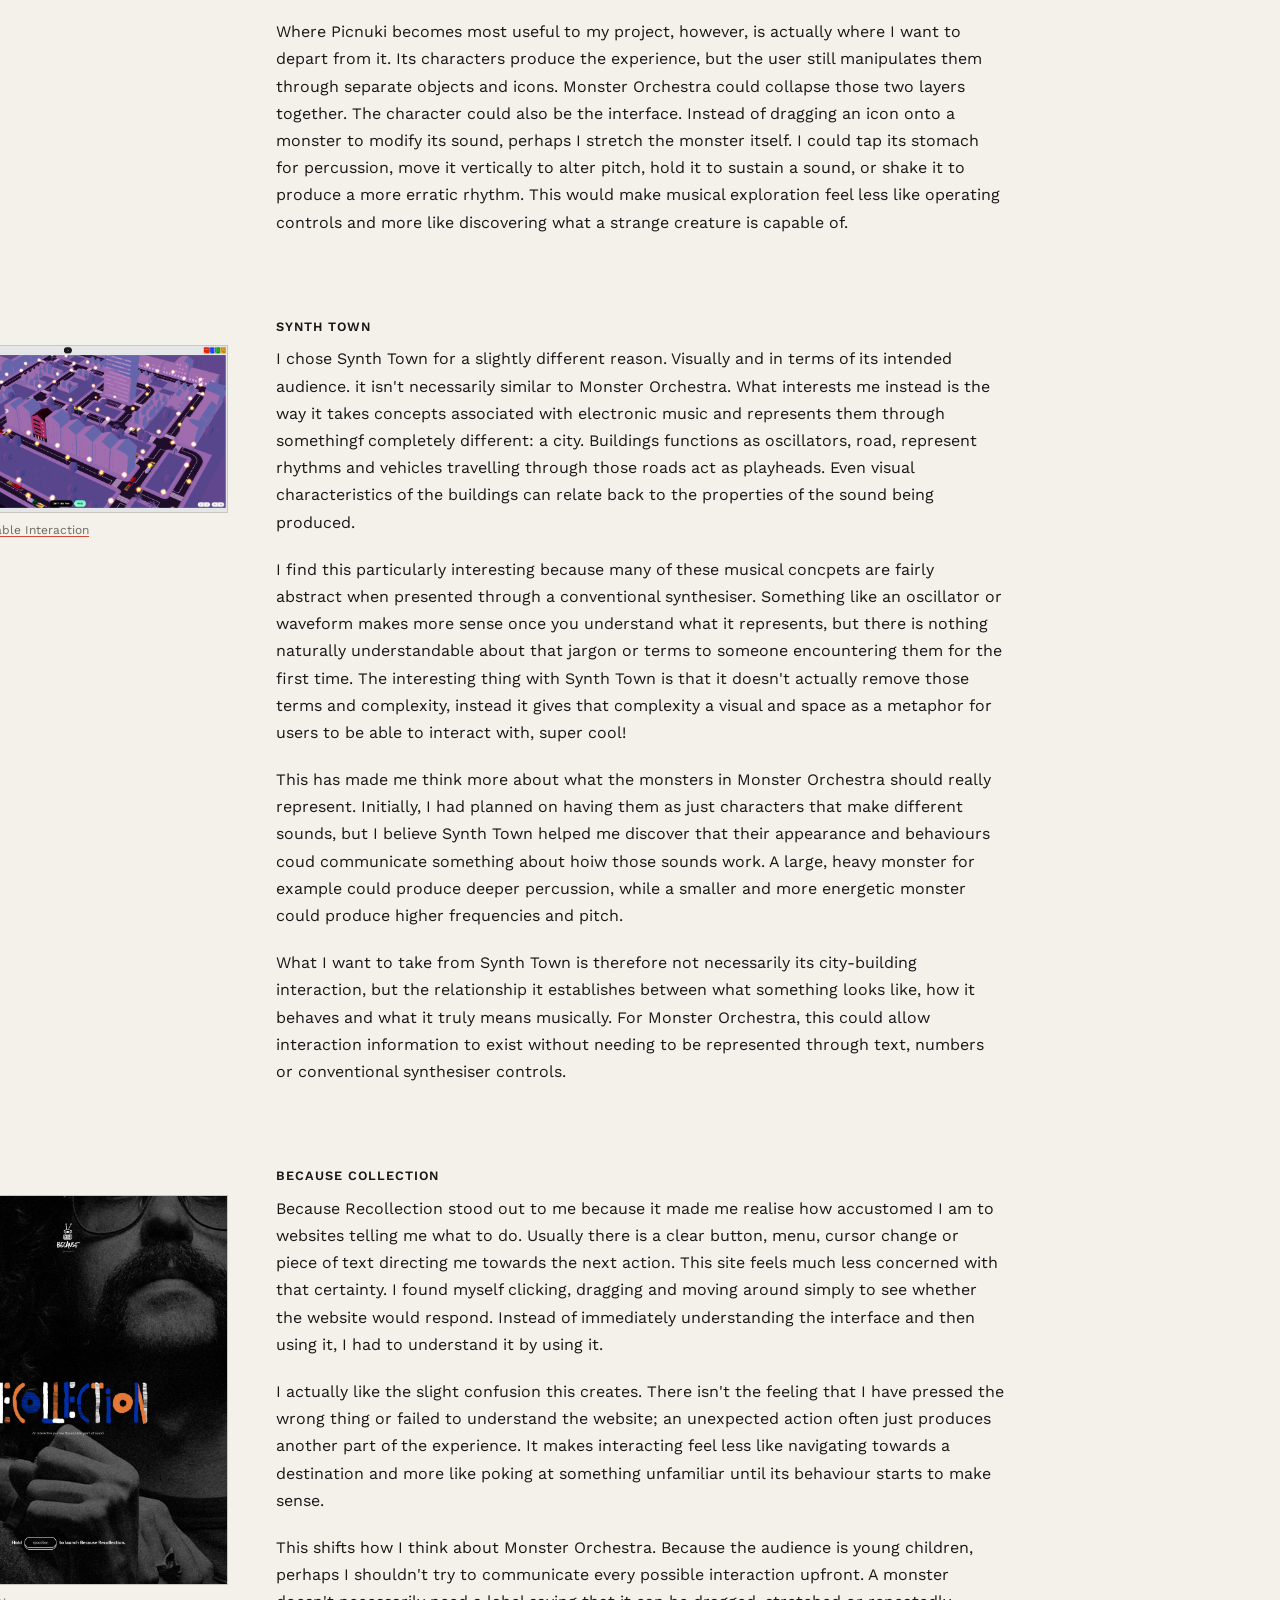
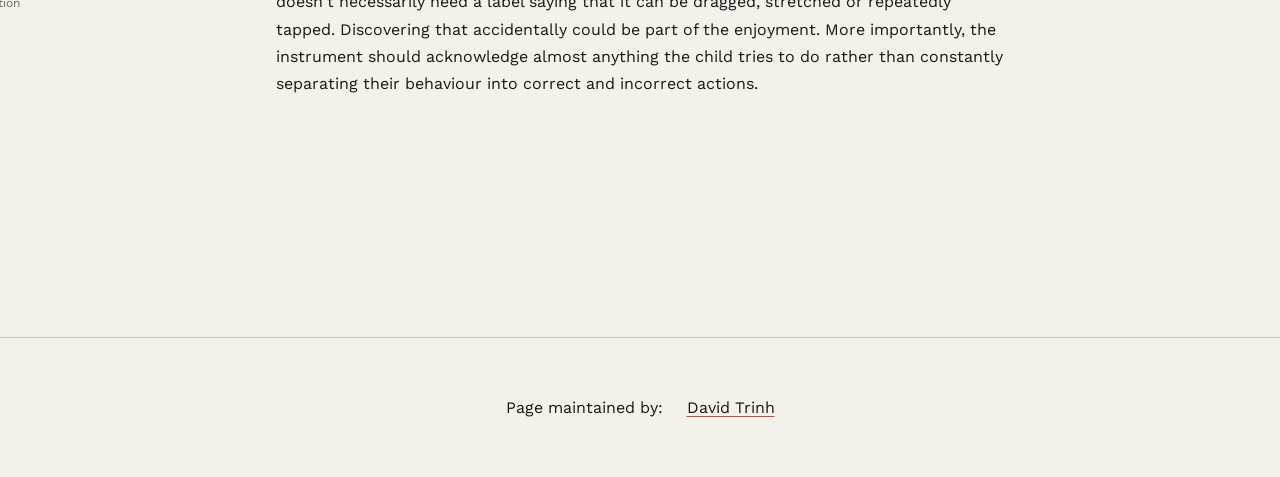
==== commit c45d5cc6: "Update (Pre-submission) I stylized the assignment 1 page and had to troubleshoot some page merging i" ====
--- a/assignment1.html
+++ b/assignment1.html
@@ -1,4 +1,3 @@
-
 <!doctype html>
 <html lang="en">
 <head>
@@ -50,21 +49,30 @@
                 <h3>Context:</h3>
 
                 <p>
-                    Browser-based musical instruments offer users the ability to dynamically perform music and explore complex audio design. While these interactions allow for a depth of control, they can be intimidating for many adult users, let alone young children whose language skills are still developing.
+                    Browser based musical instruments offer users the ability to dynamically perform music and explore complex audio design. While these interactions allow for a depth of control, they can be intimidating for many adult users, let alone young children whose language skills are still developing.
                 </p>
 
                 <h3>Discussion:</h3>
 
+
+                <h4>Accessibility</h4>
+
                 <p>
                     When thinking about this scenario, I don't necessarily see complexity as the main problem. Young children can interact with surprisngly complicated toys without needing to understand everything happening behind them. The difficulty with many digital instruments is instead that their complexity is communicated through things  a child may not yet understand - controls such as sliders, keyboards, symbols, and notes. 
                 </p>
 
+
+                <h4>Design Values</h4>
+
                 <p>
                     The word <b>"explore"</b> in the prompt is particularly important to me. Rather than teaching a child how to correctly perform music, I want the instrument to encourage them to experiment and gradually understand it through cause and effect. Young children already interact with objects in this way - they poke, grab, drag, shake and repeatedly hit things to see what happens. The response of the object becomes its own explanation. I want to apply this same thinking to music. Instead of explaining what pitch or rhythm is, these musical ideas could be experienced physically. Moving something upwards might make its sound higher, repeatedly bouncing something could create a rhythm, while bringing two objects together could layer their sounds. A child doesn't need to know the word "pitch" to recognise that their movement changed a sound.
                 </p>
 
-                <p>
-                    I want to apply this same thinking to music. Instead of explaining what pitch or rhythm is, these musical ideas could be experienced physically. Moving something upwards might make its sound higher, repeatedly bouncing something could create a rhythm, while bringing two objects together could layer their sounds. A child doesn't need to know the word <b>"pitch"</b> to recognise that their movement changed a sound.
+
+                <h4>Information Design</h4>
+
+                <p>
+                    I want to apply this same thinking to music. Instead of explaining what pitch or rhythm is, these musical ideas could be experienced physically. Moving something upwards might make its sound higher, repeatedly bouncing something could create a rhythm, while bringing two objects together could layer their sounds. 
                 </p>
 
             </section>
@@ -74,68 +82,81 @@
                 <h3>Synopsis</h3>
 
                 <p>
-                  Monster Orchestra is a browse-based musical toy in which a collection of animated monsters function as the vessel of musical instruments.Rather than presenting the child with a keyboard, labelled buttons or sliders, I want the interaction to feel closer to playing with characters in a toy or simple game.
+                  Monster Orchestra is a browser based musical toy in which a collection of animated monsters function as the vessel of musical instruments.Rather than presenting the child with a keyboard, labelled buttons or sliders, I want the interaction to feel closer to playing with characters in a toy or simple game.
                 </p>
                 
                 <p>Each monster would have its own personality, movement and sound, with its physical behaviour relating in some way to how its sound behaves. A large, round monster might produce percussion when its body is tapped, while another could be stretched or moved around to change the sound it produces. The simplest interaction would still be pressing a monster and immediately hearing something, similar to the simplicity I like about iButtons, but there would be other behaviours that aren't necessarily explained upfront.</p>
 
                 <h3>Response to Purpose and Worth</h3>
 
+
+                <h4>Accessibility</h4>
+
                 <p>
                     Conventional digital instruments often times tie in complex symbolic and linguistic information. Instead of asking a child to interpret the musical notation, instrument anatomy, labelled controls and more - the instrument communicates primarily through the character, sound and immediate feedback. 
                 </p>
+
+
+                <h4>Feedback</h4>
 
                 <p>The initial interaction should be deliberately simple, granted its intended audience. Touching a monster produces an obvious response, however, establishing a relationship between the child's actions, decision-making, as well as experimenting and adopting unique sound patterns and melodies. Exploration of music goes beyond simple monster clicking interaction, it is the opportunity and freedom to orchestrate unique sound patterns through experimentation. Holding, dragging or repeatedly interacting with the same monster may reveal different musical behaviours. This allows complexity to be progressively discovered rather than being the immediate presentation.    
                     
+
+                <h4>Design Values</h4>
+
                 <p>The characterisation of the monsters also strengthen the projects playfulness and approachbility. The aim is to subtract the abstract musical controls, with more foundational and comprehensive technological tools and interfaces, whilst still maintaining the same experience and outcome of having understood musical patterns and auditory behaviour. More importantly than that, Monster Orchestra avoids conventional ideas of musical failures or structured melodic systems. The sounds and notes avaliable to the user could be constrained so that different monsters remain potentially musically compatible. The child would therefore be encouraged to experiment freely rather adhering to certain parameters and rules, rather than being rewarded for correct composition. 
 
             </section>
 
             <section>
+
                 <h3>Framing</h3>
+
+
+                <h4>Design Inspiration</h4>
+
                 <p>
                     A major influence on the project is the way character-based games can disguise otherwise abstract interactions through personality and play. My Singing Monsters is particularly interesting and the first resonating concept, as each monster was assigned unique musical identitess, with multiple characters contributing towards a larger composition - identical to the structure of an musical orchestra. My [project aim is to investigate and explore a similar relationship between character and sound, but more than that - being able to invite users to experiment and break the barriers of conventional and structural musical learning/testing. 
                 </p>
-          Another noticable mention and influence is Toca Band. The simplicity and it's effectiveness in musical experimentation is communicated through character -it was one of the earliest experiencs of muscial experimentation that I had experienced being rather straightforward whilst being capable of delivering unique and complex audiovisual response. 
+
+                <p>
+                    Another noticable mention and influence is Toca Band. The simplicity and it's effectiveness in musical experimentation is communicated through character -it was one of the earliest experiencs of muscial experimentation that I had experienced being rather straightforward whilst being capable of delivering unique and complex audiovisual response. 
+                </p>
                 
           
             </section>
 
            <section>
+
     <h3>Interaction design analysis</h3>
 
 
-    <!-- HONEYELLA -->
-
     <h4> Honeyalla</h4>
 
     <div class="analysisContent">
 
         <figure class="analysisFigure">
             <img src="honeyella.png" alt="Honeyella musical interface">
-            <figcaption>Honeyella musical interface</figcaption>
-        </figure>
-
-        <div class="analysisText">
-
-            <p>
-                What initially interested me about Honeyella is how it presents music-making as something closer to playing a system rather than having performing it with an instrument in the conventional sense. The interface is built around a beehive, where different cells can be placed around the a Queen and given different musical behaviours. Once the instrument begins playing, the Queen then produces a pulse which moves through different cells and is transformed into rhythms and sounds. And while there are much more complicated musical process happening behind this interaction, the idea of building a hive gives those processes a more comprehensive visual structure. 
-            </p>
-
-            <p>
-                Something I find particularly interesting and relevant to Monster Orchestra is Honeyella's approach to experimentation. The project describes itself as having "no wrong configurations" - meaning the user is encouraged to rearrange the hivbe and discover different behaviours and patterns rather than being directed towards one structured and correct result. Even its randomisation system is musically aware, using structured rhythms and sensible sound parameters so that experimentation tends to remain playable rather than just becoming random noise. 
-            </p>
-
-            <p>
-                I think is particularly valuable for Monster Orchestra because I don't want a toddler's interaction to be judged on whether it's musically right or wrong. Having the user perform in a way that is different and out side the box will in turn offer them a different and out side the box outcomes. And even if a child decides to repeatedly tap on a monster while moving another around the screen, I still want the resulting combination to feel intentional enough that they aree encouraged to continue. This could mean restricting monsters to compatible notes, rhythms or scales behind the interface, without exposing those restrictions to the child.
-            </p>
-
-        </div>
-
-    </div>
-
-
-    <!-- PICNUKI -->
+            <figcaption> <a href="https://honeyella.com/" target="_blank" rel="noopener noferrer"> Honeyella Interactive Experience</a></figcaption>
+        </figure>
+
+        <div class="analysisText">
+
+            <p>
+               What draws me to Honeyella is the contradiction at the centre of its design: the experience feels open and unpredictable, yet the system underneath it is carefully controlled. The user constructs a beehive by arranging different cells around a Queen, with the Queen sending pulses through the structure that are transformed into rhythms and sounds. There is clearly a complicated musical system operating underneath, but I don't necessarily need to understand that system technically to begin creating with it. Instead, I understand it by changing the hive and listening to what happens. 
+            </p>
+
+            <p>
+               The idea of having "no wrong configurations" is especially important here. Honeyella doesn't achieve this by giving the user complete freedom to produce absolutely anything. Its randomisation and musical parameters appear to establish boundaries that keep different combinations musically useful. I find that distinction interesting: freedom doesn't necessarily mean having no rules; the rules can exist invisibly so that the user feels free.
+            </p>
+
+            <p>
+                This gives me a different way of thinking about Monster Orchestra. Rather than simplifying the instrument by removing musical complexity, I could move some of that complexity behind the interface. Monsters could operate within compatible scales, rhythms or harmonic relationships without a child ever being shown those restrictions. If they repeatedly hit one monster, drag another around and activate several others at once, the system could still produce something coherent. I don't want Monster Orchestra to correct experimentation; I want its underlying design to make experimentation difficult to fail.
+            </p>
+
+        </div>
+
+    </div>
 
     <h4>Picnuki </h4>
 
@@ -143,29 +164,27 @@
 
         <figure class="analysisFigure">
             <img src="picnuki.png" alt="Picnuki musical toy interface">
-            <figcaption>Picnuki musical toy interface</figcaption>
-        </figure>
-
-        <div class="analysisText">
-
-            <p>
-                I chose Picunki because of how closely its intended audience and purpose relate to what I am trying to achieve with Monster Orchestra. Picunk describes itself as a small musical toy for kids and was originally created its developer as a birthday present for five-year old son. Rather than presenting music through recognisable instrument or a collection of technical controls, the interface is built arouind a group of simple pixel 8-bit retro characters ands icons that the user can immediately begin experimenting with.
-            </p>
-
-            <p>
-                What I find particularly interesting is how little information is presented before I am allowed to start interacting. Different icons can be dragged onto the characters, causing them to change and introduce different sounds into the music. The interaction itself is simple enough that there isn't necessarily a need to understand what each icon represents beforehand. I can drag an icon onto a character, hear what happens and gradually understands the relationship through experimentation. This feels relevant for my project because I'm designing around children who may have minimal language skills. The interface doesn't necessarily need to explain an interaction if the interaction can explain itself.
-            </p>
-
-            <p>
-                At the same time, Picunki has made me question whether I could take this simplicity even further. The characters are important to the experience, but there is still some separation between the character and the actual control because the user selects and drags external icons onto them. For Monster Orchestra, I am interested in removing this separation almost entirely. Rather than having an icon tell the monster what to do, the monster itself could become the control. Tapping its body, pulling it, holding it or moving it around could directly manipulate the sound it produces.
-            </p>
-
-        </div>
-
-    </div>
-
-
-    <!-- SYNTH TOWN -->
+            <figcaption><a href="https://soundole.itch.io/picunki?utm_source" target="_blank" rel="noopener noferrer">Picnuki Musical Toys</a></figcaption>
+        </figure>
+
+        <div class="analysisText">
+
+            <p>
+               Picnuki feels almost immediately understandable despite explaining very little. Its pixel characters and draggable objects don't resemble the controls I would normally associate with a digital instrument, yet it doesn't take long to begin figuring out what they do. I can place something onto a character, watch it change, hear the result, and then try something else. The interface therefore creates a small cycle of action, reaction and recognition. I learn what something means after interacting with it rather than needing to understand it beforehand.
+            </p>
+
+            <p>
+                That is particularly relevant when designing for children with minimal language skills. Instructions aren't necessarily inaccessible because they're complicated, sometimes the problem is simply that they require language in the first place. Picnuki suggests that feedback itself can carry information. If an action produces a sufficiently immediate visual and sonic response, the interface can gradually teach its own behaviour.
+            </p>
+
+            <p>
+               Where Picnuki becomes most useful to my project, however, is actually where I want to depart from it. Its characters produce the experience, but the user still manipulates them through separate objects and icons. Monster Orchestra could collapse those two layers together. The character could also be the interface. Instead of dragging an icon onto a monster to modify its sound, perhaps I stretch the monster itself. I could tap its stomach for percussion, move it vertically to alter pitch, hold it to sustain a sound, or shake it to produce a more erratic rhythm. This would make musical exploration feel less like operating controls and more like discovering what a strange creature is capable of.
+            </p>
+
+        </div>
+
+    </div>
+
 
     <h4>Synth Town </h4>
 
@@ -173,32 +192,60 @@
 
         <figure class="analysisFigure">
             <img src="synthcity.png" alt="Synth Town musical interface">
-            <figcaption>Synth Town musical city interface</figcaption>
-        </figure>
-
-        <div class="analysisText">
-  <p>
-            I chose Synth Town for a slightly different reason. Visually and in terms of its intended audience. it isn't necessarily similar to Monster Orchestra. What interests me instead is the way it takes concepts associated with electronic music and represents them through somethingf completely different: a city. Buildings functions as oscillators, road, represent rhythms and vehicles travelling through those roads act as playheads. Even visual characteristics of the buildings can relate back to the properties of the sound being produced.
-        </p>
-
-        <p>
-            I find this particularly interesting because many of these musical concpets are fairly abstract when presented through a conventional synthesiser. Something like an oscillator or waveform makes more sense once you understand what it represents, but there is nothing naturally understandable about that jargon or terms to someone encountering them for the first time. The interesting thing with Synth Town is that it doesn't actually remove those terms and complexity, instead it gives that complexity a visual and space as a metaphor for users to be able to interact with, super cool!
-        </p>
-
-        <p>
-            This has made me think more about what the monsters in Monster Orchestra should really represent. Initially, I had planned on having them as just characters that make different sounds, but I believe Synth Town helped me discover that their appearance and behaviours coud communicate something about hoiw those sounds work. A large, heavy monster for example could produce deeper percussion, while a smaller and more energetic monster could produce higher frequencies and pitch.
-        </p>
-
-        <p>
-            What I want to take from Synth Town is therefore not necessarily its city-building interaction, but the relationship it establishes between what something looks like, how it behaves and what it truly means musically. For Monster Orchestra, this could allow interaction information to exist without needing to be represented through text, numbers or conventional synthesiser controls.
-        </p>
+            <figcaption><a href="https://synth.town/play/8f61f03b-827e-48cf-ac50-cafbddd71b2c" target="_blank" ref="noopener noferrer"> Synth City Playable Interaction</a></figcaption>
+        </figure>
+
+        <div class="analysisText">
+
+            <p>
+                I chose Synth Town for a slightly different reason. Visually and in terms of its intended audience. it isn't necessarily similar to Monster Orchestra. What interests me instead is the way it takes concepts associated with electronic music and represents them through somethingf completely different: a city. Buildings functions as oscillators, road, represent rhythms and vehicles travelling through those roads act as playheads. Even visual characteristics of the buildings can relate back to the properties of the sound being produced.
+            </p>
+
+            <p>
+                I find this particularly interesting because many of these musical concpets are fairly abstract when presented through a conventional synthesiser. Something like an oscillator or waveform makes more sense once you understand what it represents, but there is nothing naturally understandable about that jargon or terms to someone encountering them for the first time. The interesting thing with Synth Town is that it doesn't actually remove those terms and complexity, instead it gives that complexity a visual and space as a metaphor for users to be able to interact with, super cool!
+            </p>
+
+            <p>
+                This has made me think more about what the monsters in Monster Orchestra should really represent. Initially, I had planned on having them as just characters that make different sounds, but I believe Synth Town helped me discover that their appearance and behaviours coud communicate something about hoiw those sounds work. A large, heavy monster for example could produce deeper percussion, while a smaller and more energetic monster could produce higher frequencies and pitch.
+            </p>
+
+            <p>
+                What I want to take from Synth Town is therefore not necessarily its city-building interaction, but the relationship it establishes between what something looks like, how it behaves and what it truly means musically. For Monster Orchestra, this could allow interaction information to exist without needing to be represented through text, numbers or conventional synthesiser controls.
+            </p>
        
         </div>
 
     </div>
 
 
-    <h4>Example 4</h4>
+    <h4>Because Collection</h4>
+
+     <div class="analysisContent">
+
+        <figure class="analysisFigure">
+            <img src="Becausecollection.png" alt="Synth Town musical interface">
+            <figcaption><a>Because Collection</a> </figcaption>
+        </figure>
+
+        <div class="analysisText">
+
+            <p>
+                Because Recollection stood out to me because it made me realise how accustomed I am to websites telling me what to do. Usually there is a clear button, menu, cursor change or piece of text directing me towards the next action. This site feels much less concerned with that certainty. I found myself clicking, dragging and moving around simply to see whether the website would respond. Instead of immediately understanding the interface and then using it, I had to understand it by using it.
+            </p>
+
+            <p>
+                I actually like the slight confusion this creates. There isn't the feeling that I have pressed the wrong thing or failed to understand the website; an unexpected action often just produces another part of the experience. It makes interacting feel less like navigating towards a destination and more like poking at something unfamiliar until its behaviour starts to make sense.
+            </p>
+
+            <p>
+                This shifts how I think about Monster Orchestra. Because the audience is young children, perhaps I shouldn't try to communicate every possible interaction upfront. A monster doesn't necessarily need a label saying that it can be dragged, stretched or repeatedly tapped. Discovering that accidentally could be part of the enjoyment. More importantly, the instrument should acknowledge almost anything the child tries to do rather than constantly separating their behaviour into correct and incorrect actions.
+            </p>
+
+          
+        </div>
+
+    </div>
+
 
 </section>
 
@@ -211,6 +258,7 @@
     </div>
 
     <footer>
+
         <p>
 <!-- !!!!! -->
 <!--    change this to your preferred online name and update link to refer to your github page  -->
@@ -219,6 +267,7 @@
             David Trinh 
             </a>
         </p>
+
     </footer>
 </body>
-</html>
+</html>
--- a/style.css
+++ b/style.css
@@ -372,7 +372,7 @@
 }
 
 
-/* FOOTER */
+/* footer section reduced down */
 
 footer {
     width: 100%;
@@ -556,6 +556,12 @@
     margin-bottom: 5rem;
 }
 
+footer p {
+    display: flex;
+    align-items: center;
+    justify-content: center;
+    gap: 1.5rem;
+}
 
 /* It took me 3 hours to try and figure it out, but I got different source and AI to assist me in positioning the images so that they land beside their corresponding descriptions. */
 
@@ -591,8 +597,6 @@
 }
 
 
-/* TEXT MAINTAINS ORIGINAL WIDTH */
-
 .analysisText {
     width: 100%;
     min-width: 0;
@@ -606,4 +610,5 @@
 
 .analysisText p + p {
     margin-top: 1.25rem;
-}+}
+
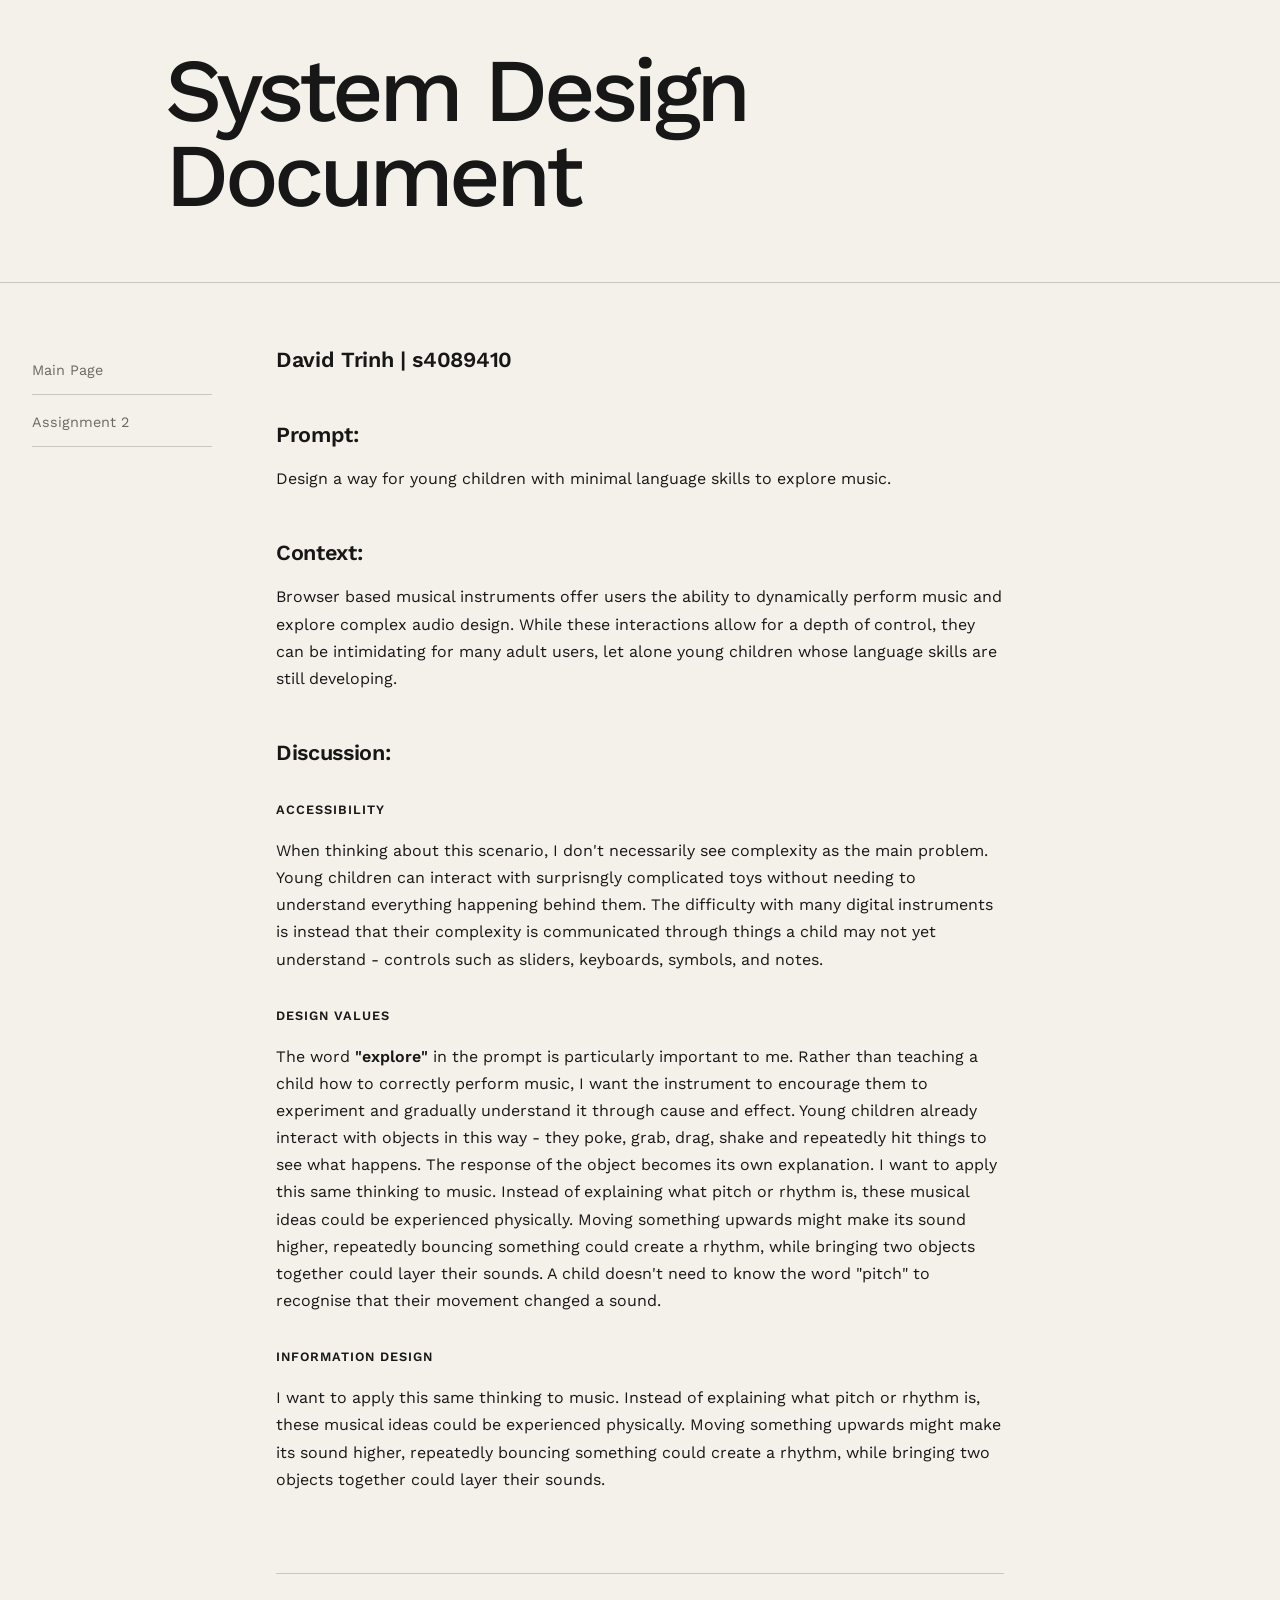
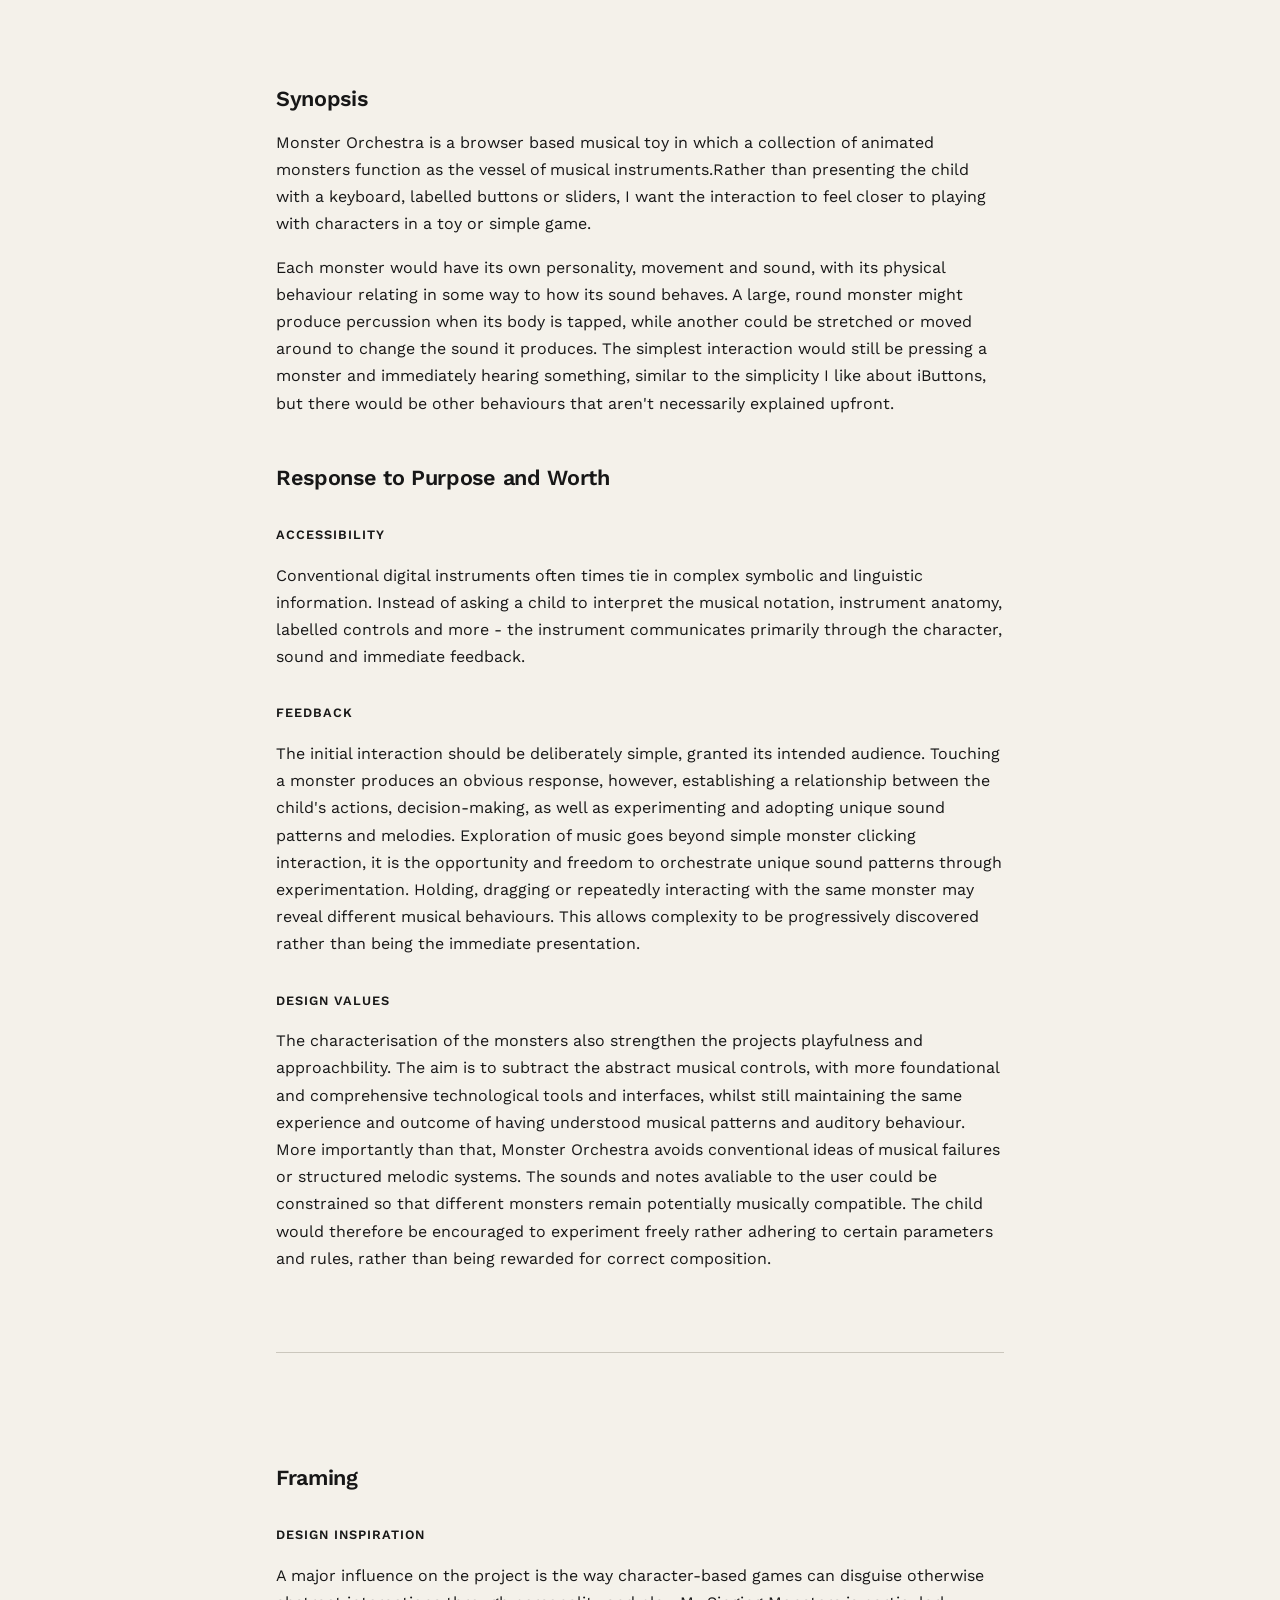
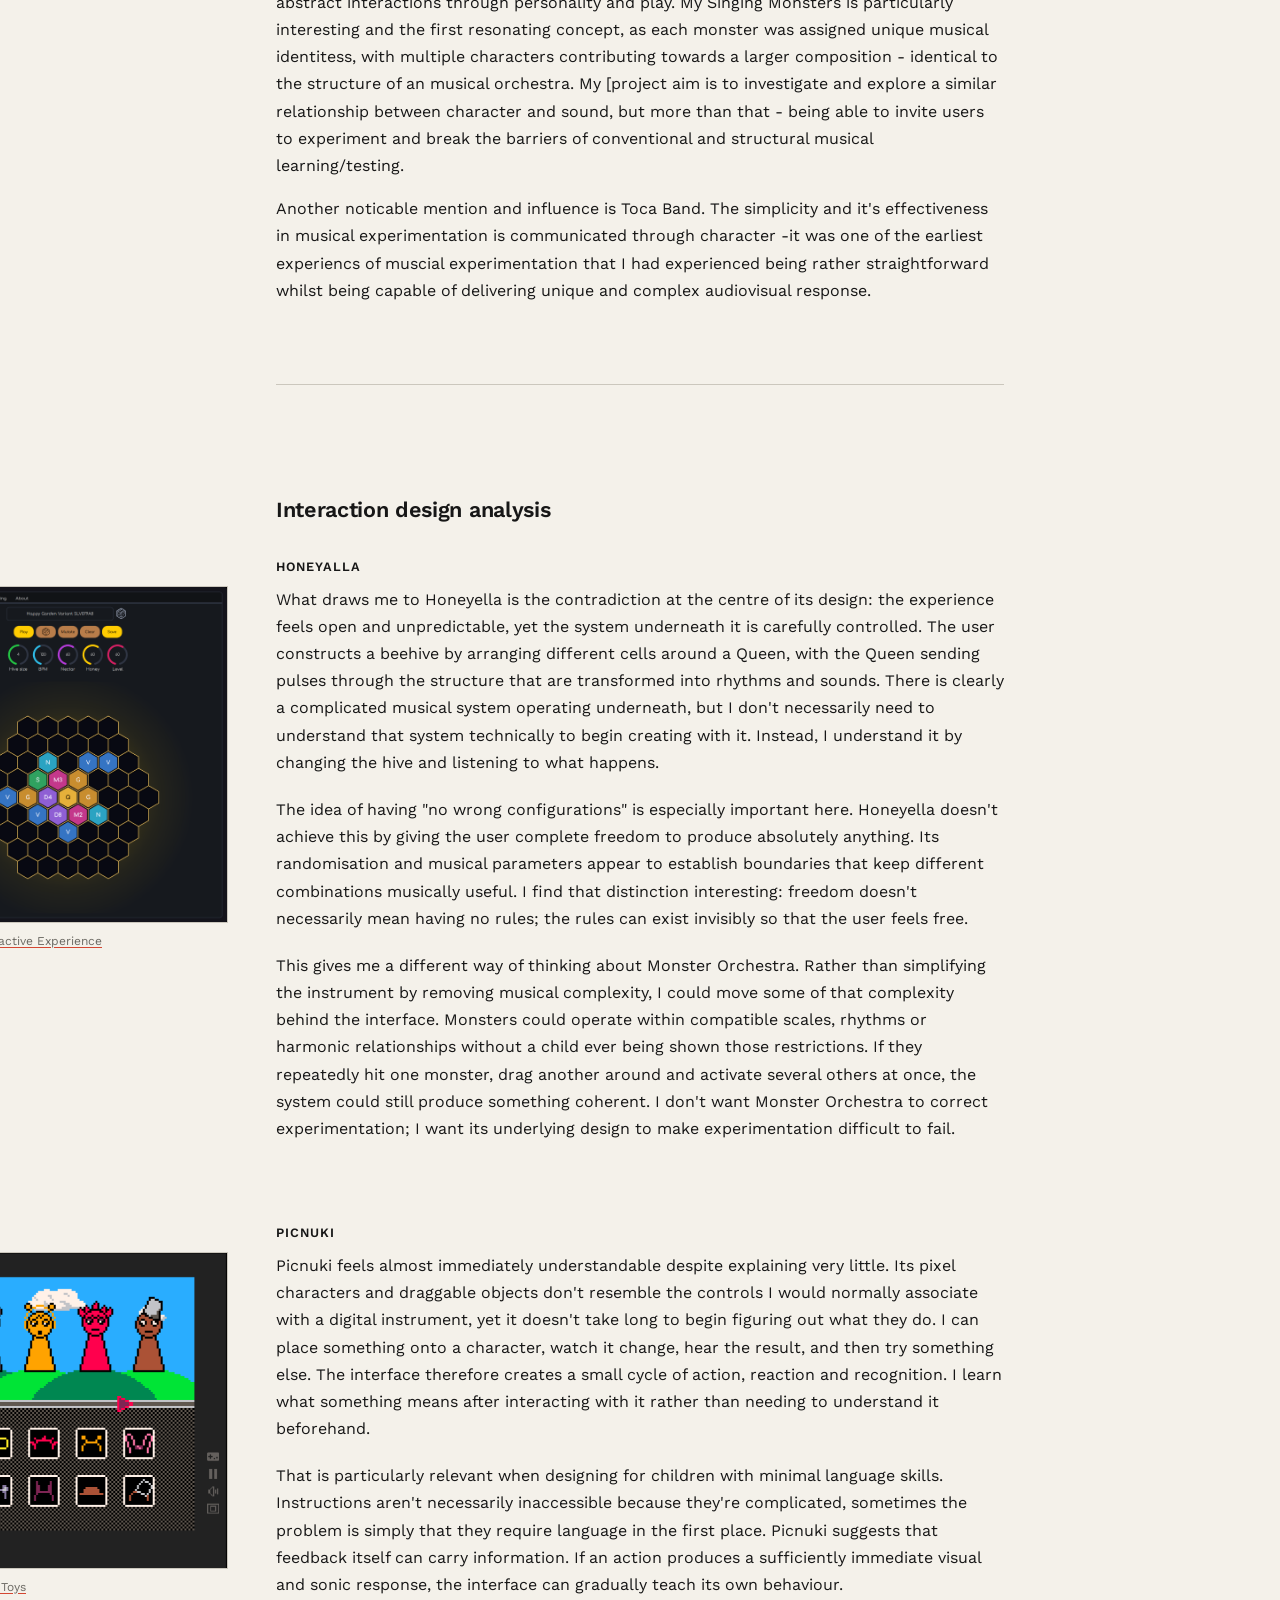
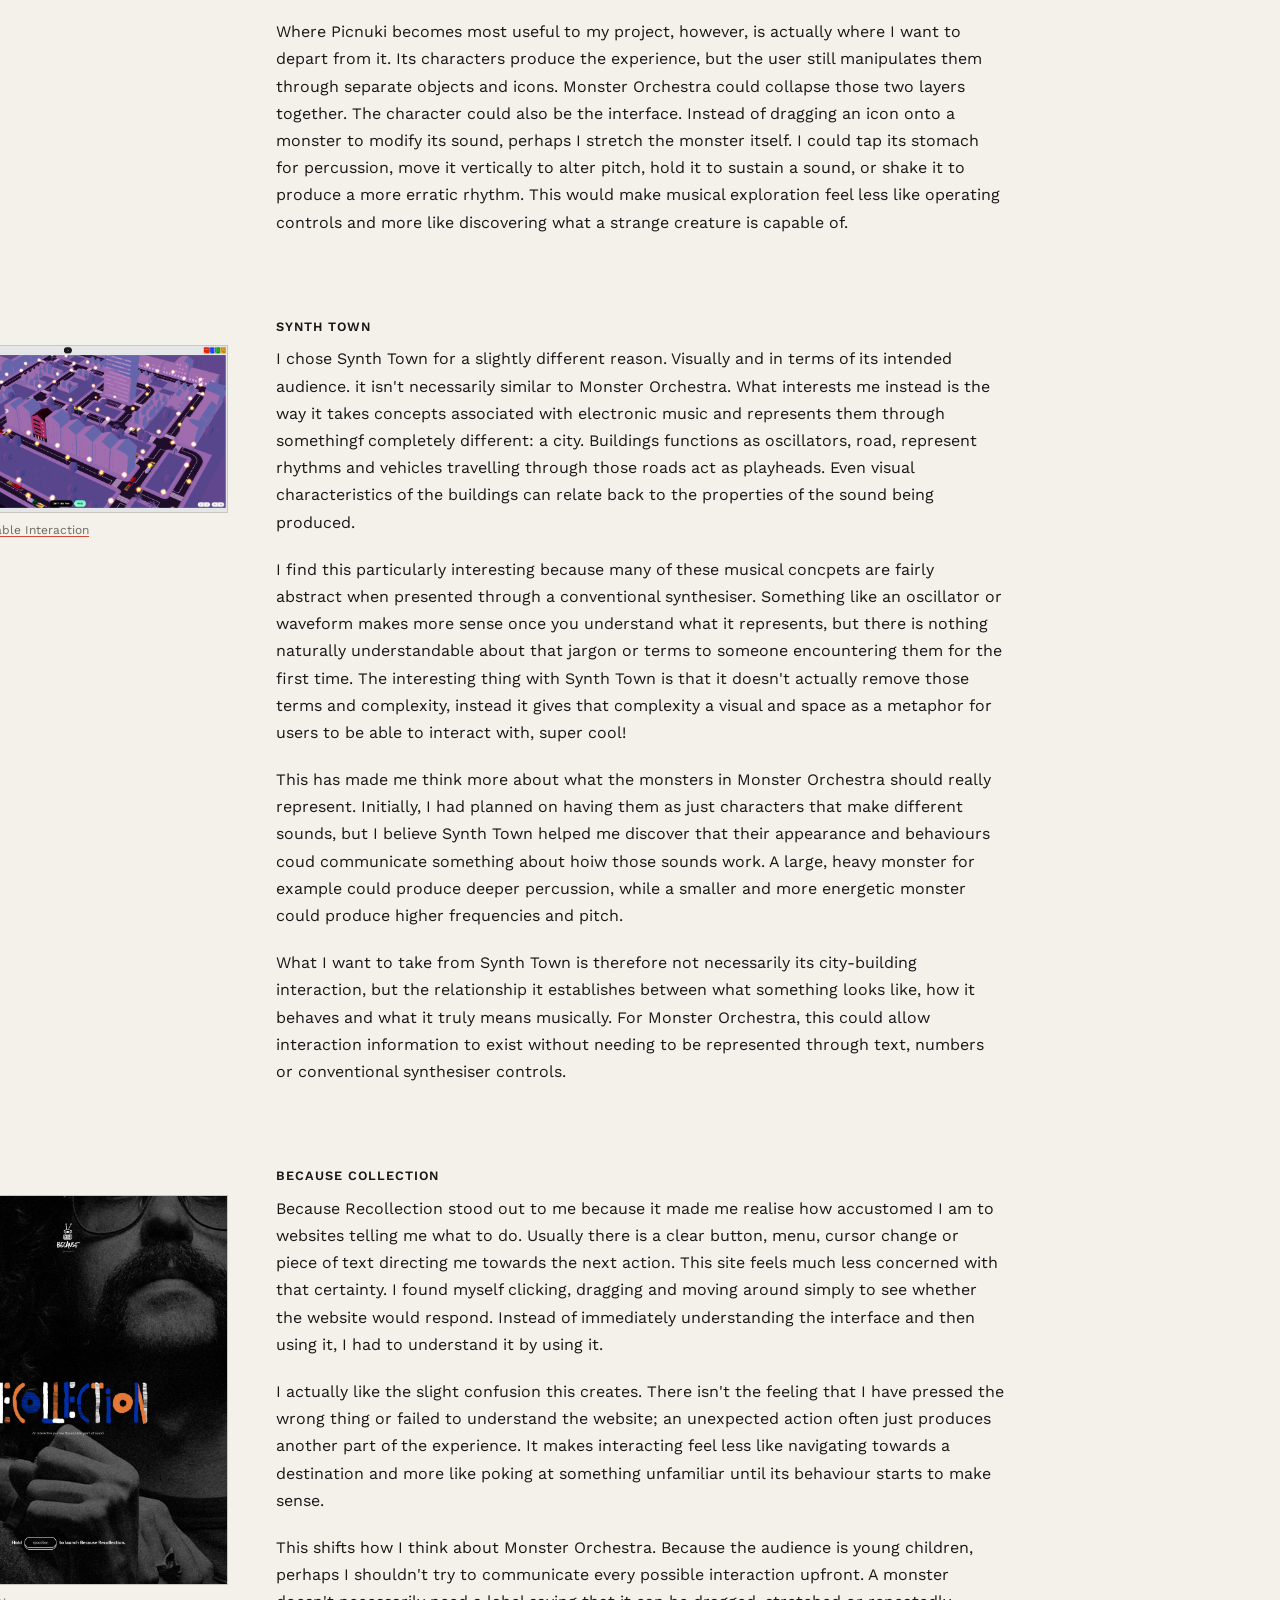
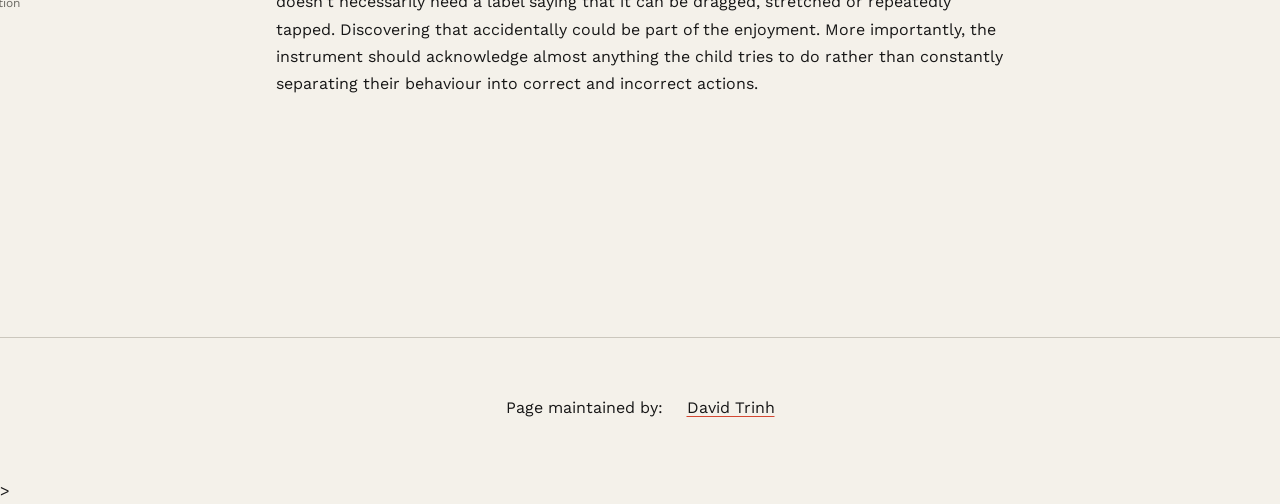
==== commit 23d5d6be: "Monking mp4 tested I created an animation loop explicitly for Monking - this testing was purely for " ====
--- a/assignment1.html
+++ b/assignment1.html
@@ -35,7 +35,6 @@
             <a href="./index.html">Main Page  </a>
             <a href="">Assignment 2</a>
         </nav>
-
    <main>
 
             <section id="scenario-section">
@@ -270,4 +269,4 @@
 
     </footer>
 </body>
-</html>+</html>>
